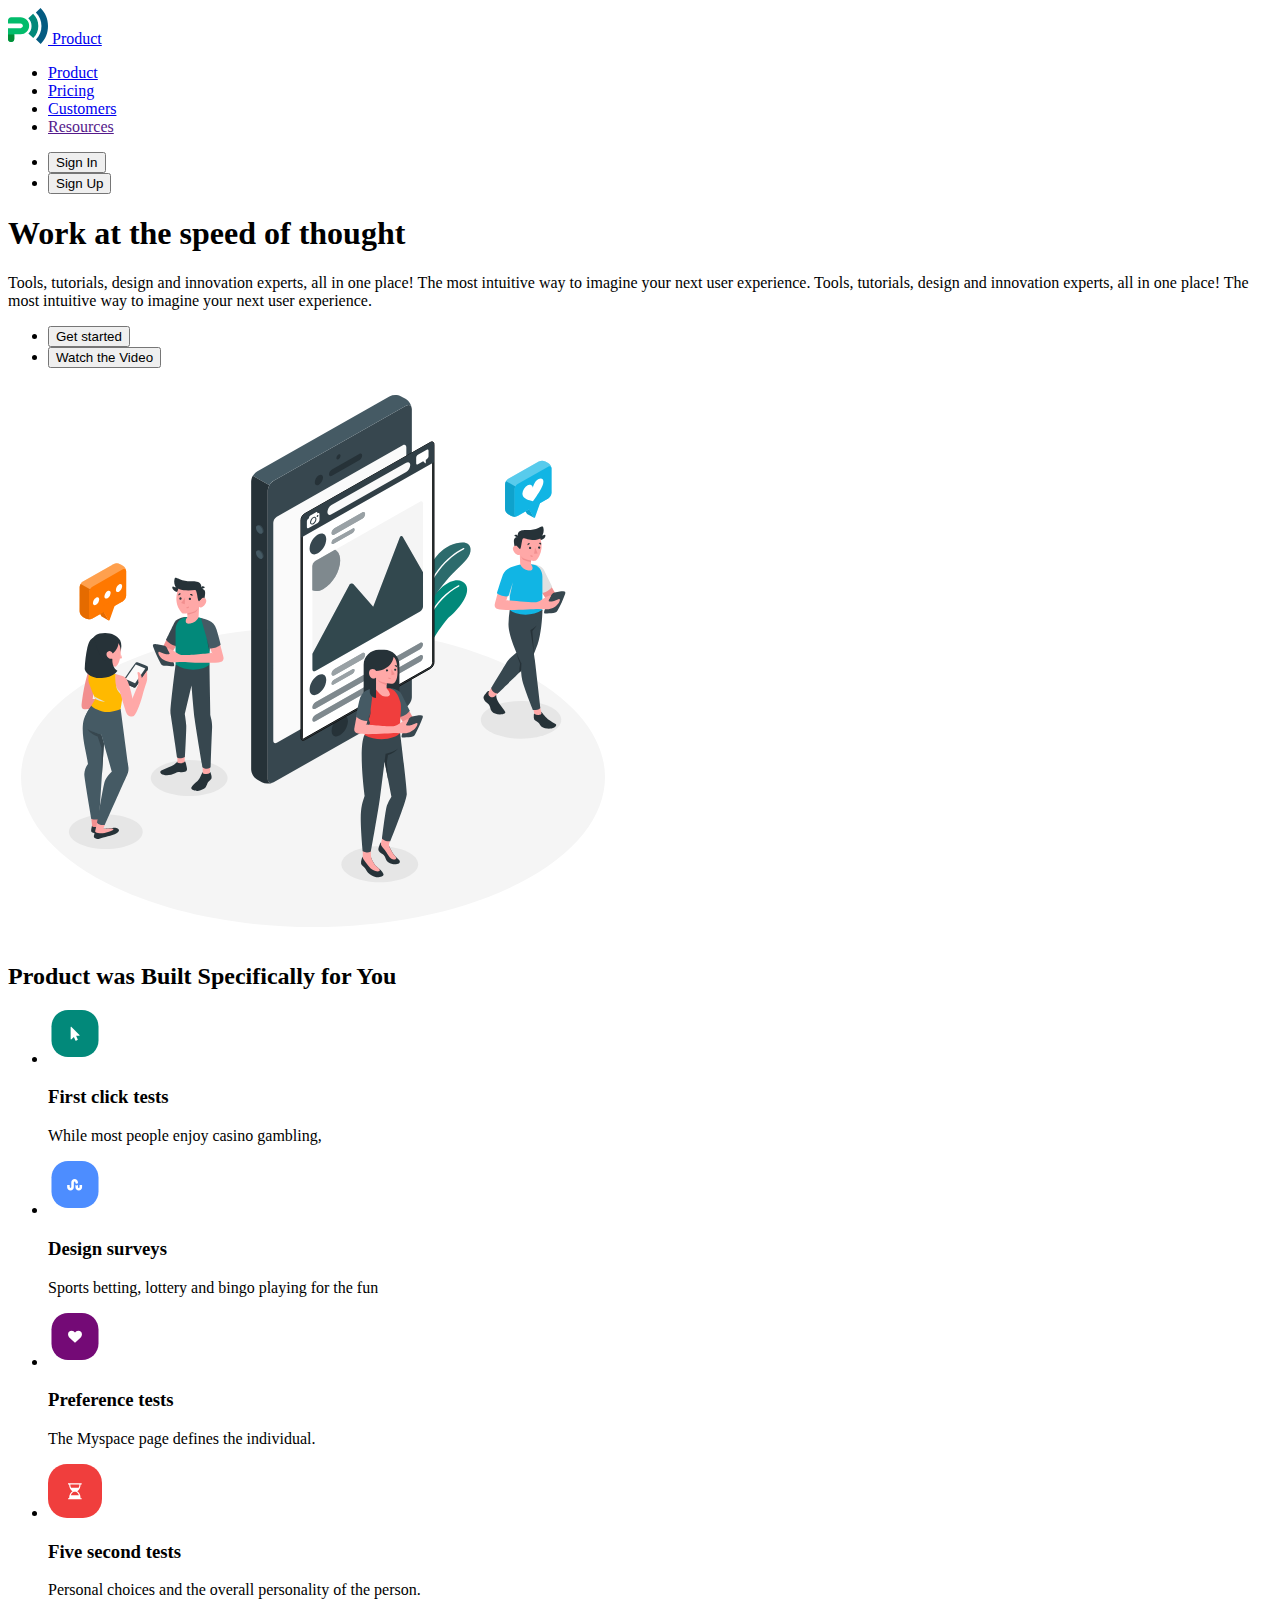
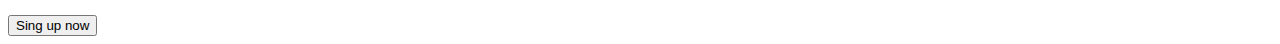
==== index.html @ bb323f55 "add markup" ====
<!DOCTYPE html>
<html lang="en">
  <head>
    <meta charset="UTF-8" />
    <meta name="viewport" content="width=device-width, initial-scale=1.0" />
    <title>Business promotion</title>
  </head>
  <body>
    <header>
      <a href="./index.html">
        <img src="./images/logo.svg" alt="logo" width="40" height="36" />
        Product
      </a>

      <nav>
        <ul>
          <li><a href="./index.html">Product</a></li>
          <li><a href="./pricing.html">Pricing</a></li>
          <li><a href="./customers.html">Customers</a></li>
          <li><a href="">Resources</a></li>
        </ul>
      </nav>

      <ul>
        <li><button type="button">Sign In</button></li>
        <li><button type="button">Sign Up</button></li>
      </ul>
    </header>

    <main>
      <section>
        <h1>Work at the speed of thought</h1>
        <p>
          Tools, tutorials, design and innovation experts, all in one place! The
          most intuitive way to imagine your next user experience. Tools,
          tutorials, design and innovation experts, all in one place! The most
          intuitive way to imagine your next user experience.
        </p>
        <ul>
          <li><button type="button">Get started</button></li>
          <li><button type="button">Watch the Video</button></li>
        </ul>
        <img
          src="./images/hero-img.svg"
          alt="hero-img"
          width="610"
          height="555"
        />
      </section>

      <section>
        <h2>Product was Built Specifically for You</h2>
        <ul>
          <li>
            <img
              src="./images/icon-1.svg"
              alt="icon-1"
              width="54"
              height="54"
            />
            <h3>First click tests</h3>
            <p>While most people enjoy casino gambling,</p>
          </li>
          <li>
            <img
              src="./images/icon-2.svg"
              alt="icon-2"
              width="54"
              height="54"
            />
            <h3>Design surveys</h3>
            <p>Sports betting, lottery and bingo playing for the fun</p>
          </li>
          <li>
            <img
              src="./images/icon-3.svg"
              alt="icon-3"
              width="54"
              height="54"
            />
            <h3>Preference tests</h3>
            <p>The Myspace page defines the individual.</p>
          </li>
          <li>
            <img
              src="./images/icon-4.svg"
              alt="icon-4"
              width="54"
              height="54"
            />
            <h3>Five second tests</h3>
            <p>Personal choices and the overall personality of the person.</p>
          </li>
        </ul>
        <button type="" button>Sing up now</button>
      </section>
    </main>
    <footer></footer>
  </body>
</html>
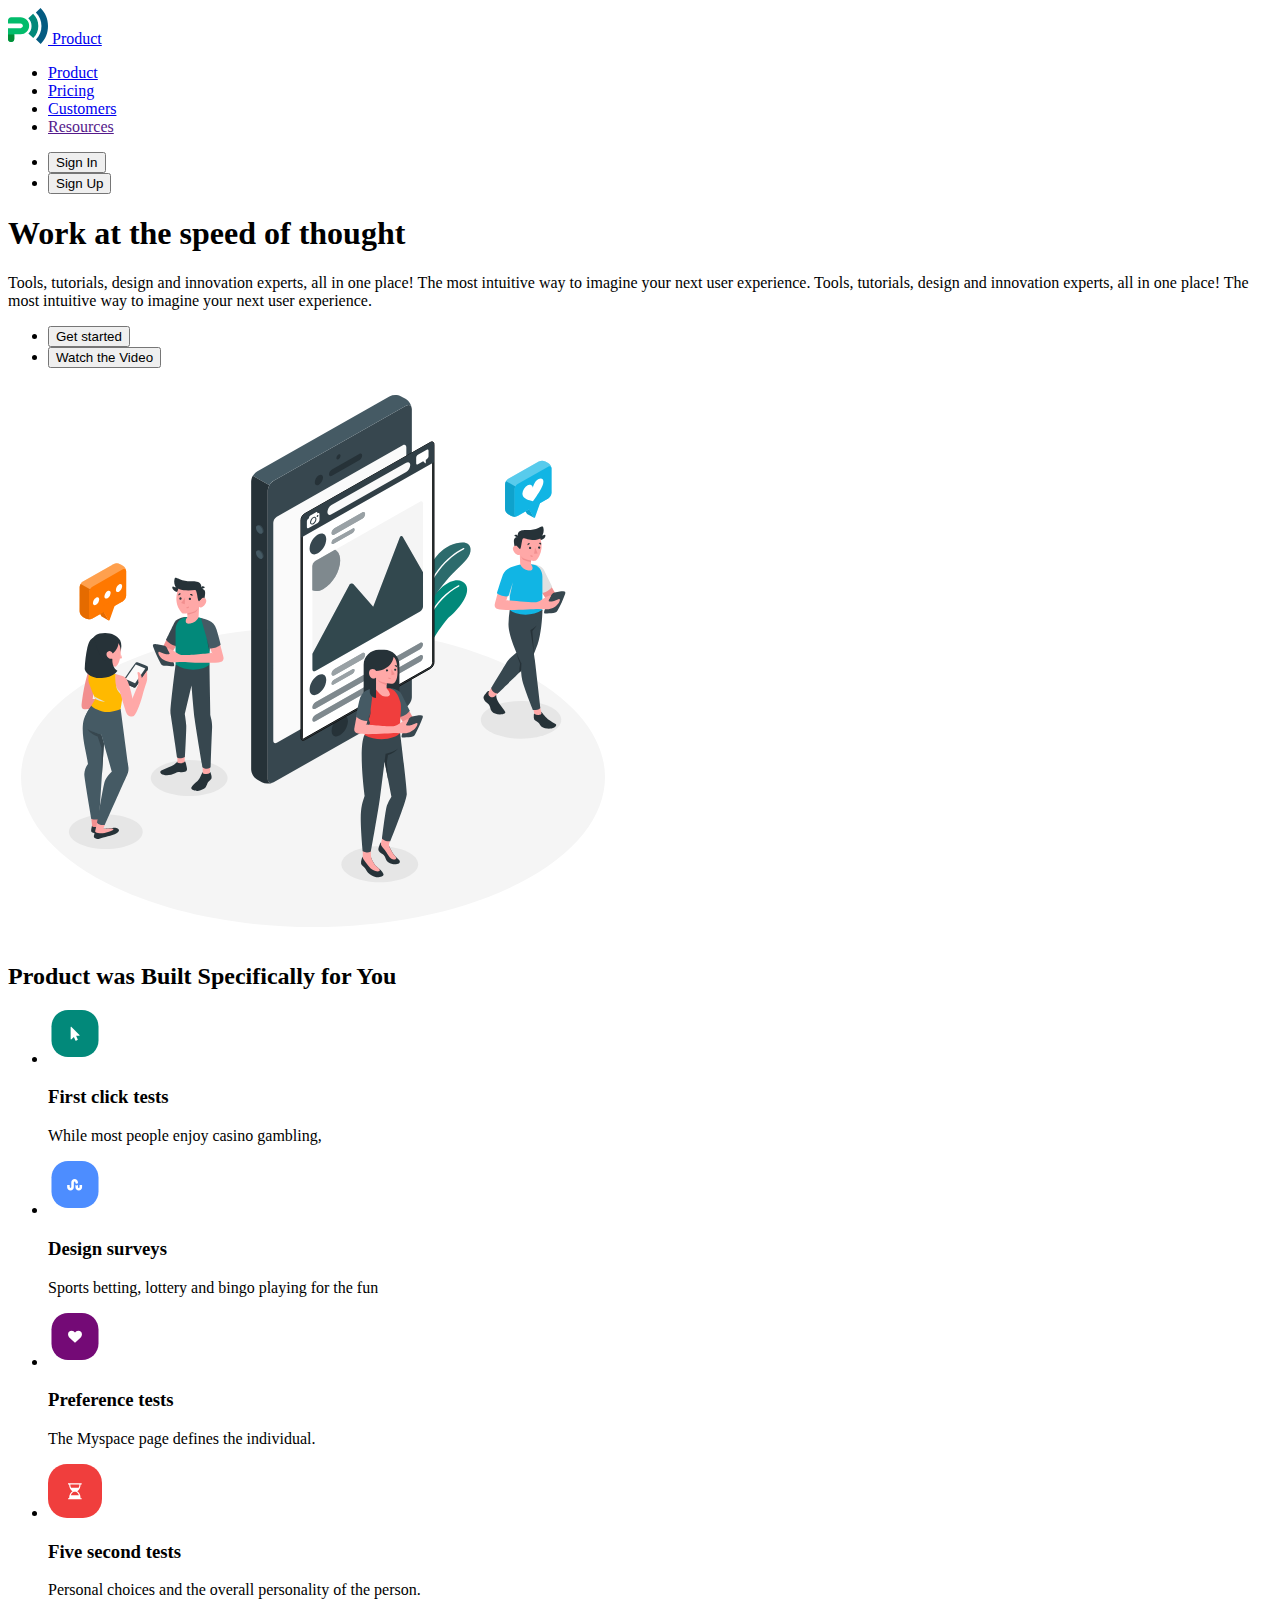
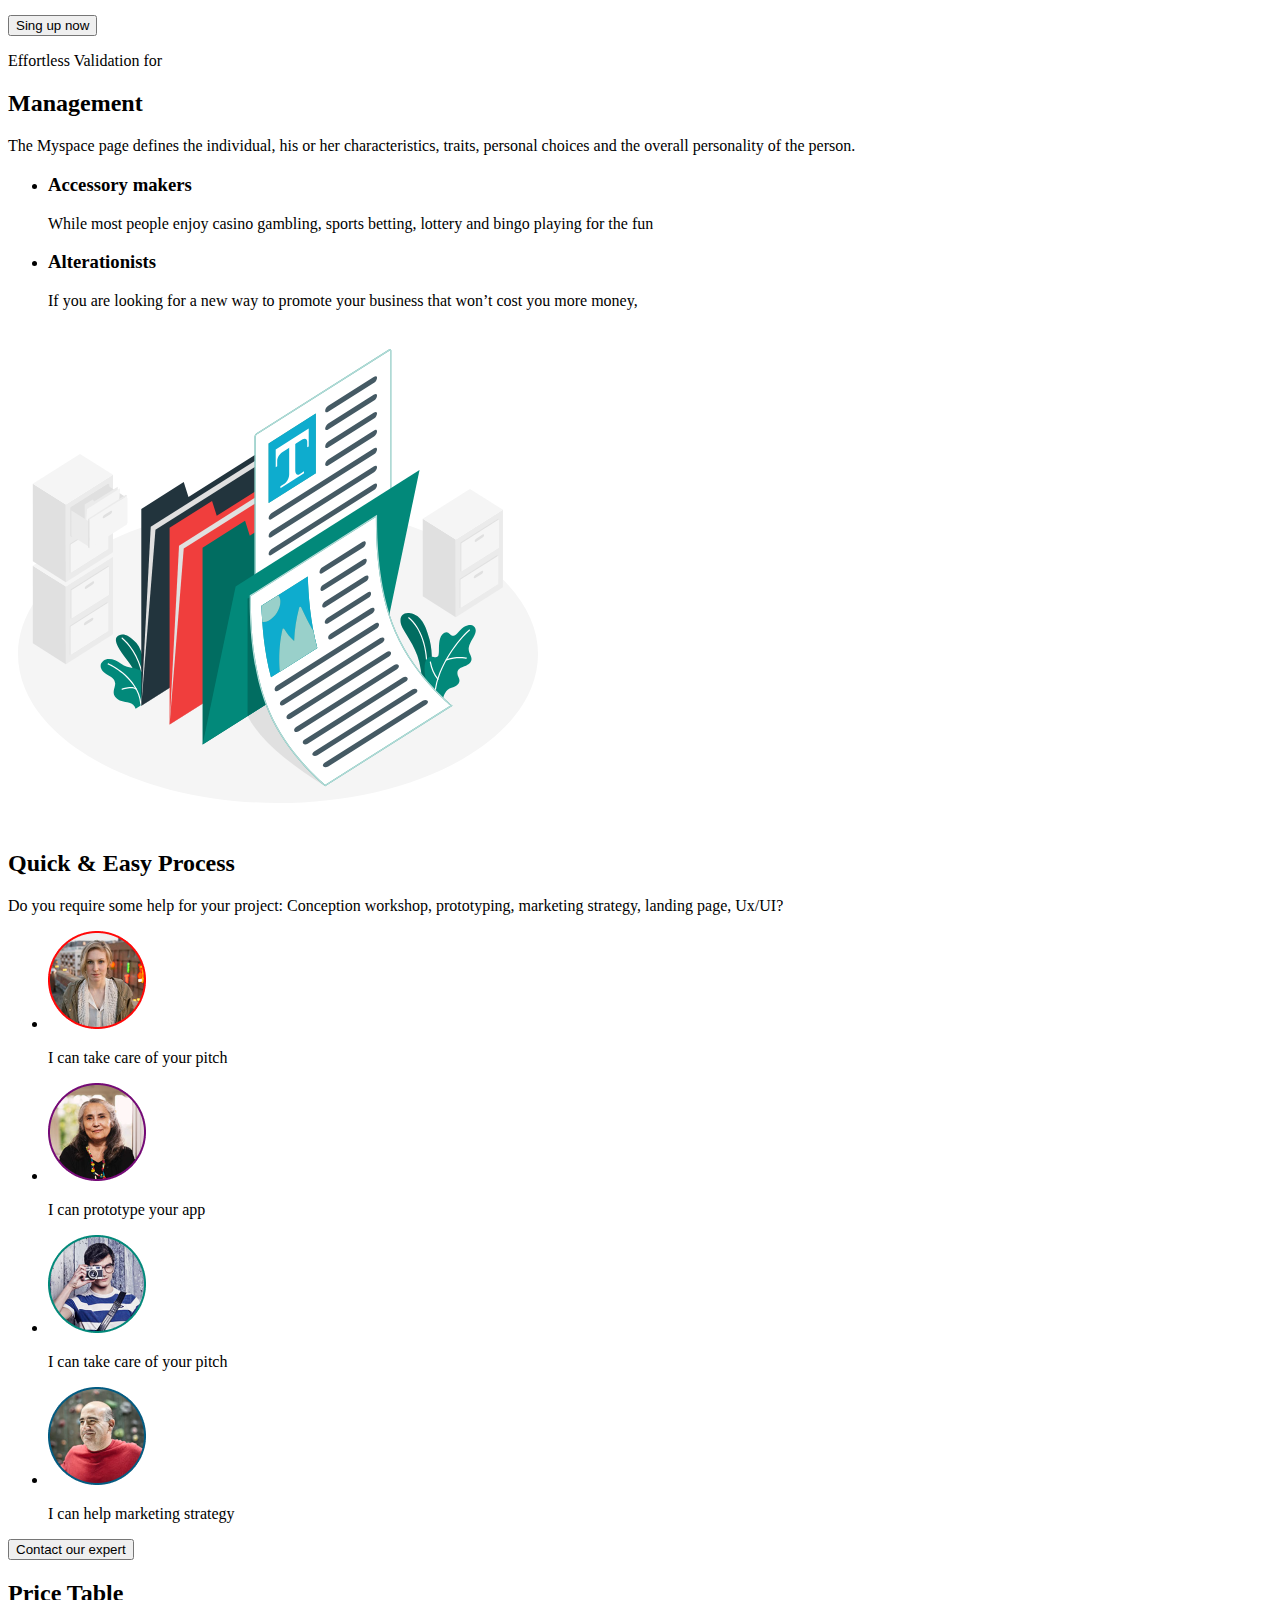
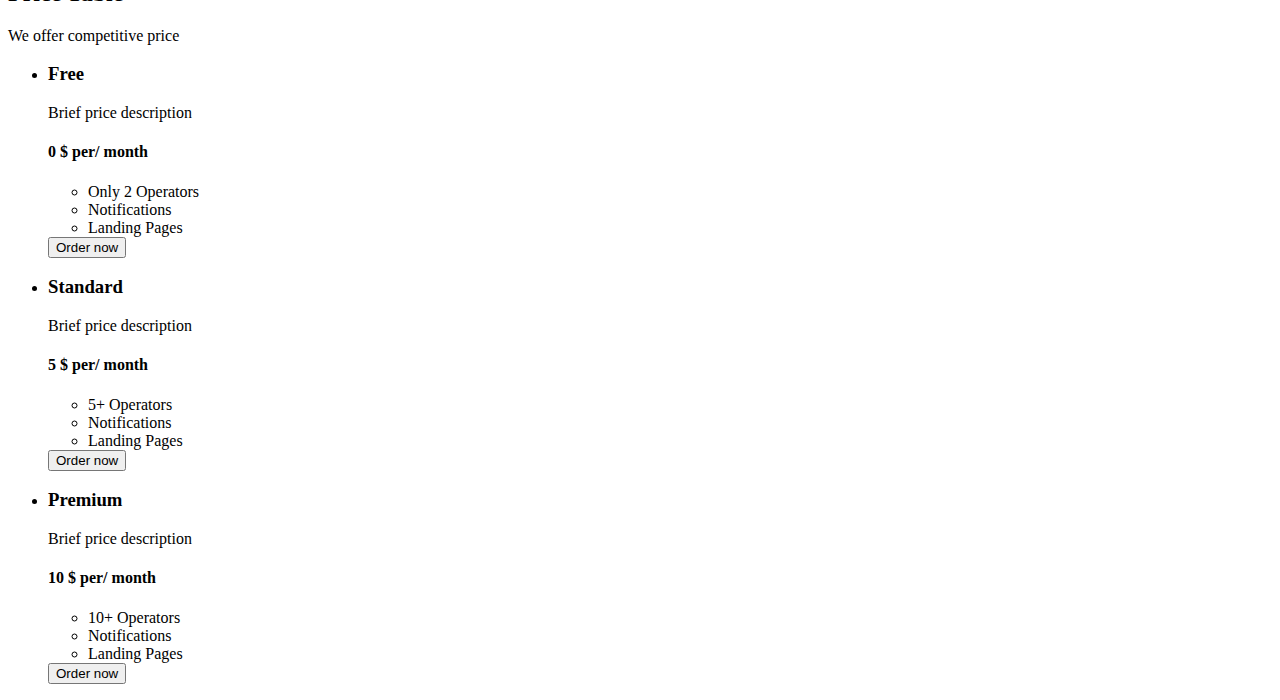
==== commit 5aba1657: "fix infex.html" ====
--- a/index.html
+++ b/index.html
@@ -94,6 +94,124 @@
         </ul>
         <button type="" button>Sing up now</button>
       </section>
+
+      <section>
+        <p>Effortless Validation for</p>
+        <h2>Management</h2>
+        <p>
+          The Myspace page defines the individual, his or her characteristics,
+          traits, personal choices and the overall personality of the person.
+        </p>
+        <ul>
+          <li>
+            <h3>Accessory makers</h3>
+            <p>
+              While most people enjoy casino gambling, sports betting, lottery
+              and bingo playing for the fun
+            </p>
+          </li>
+          <li>
+            <h3>Alterationists</h3>
+            <p>
+              If you are looking for a new way to promote your business that
+              won’t cost you more money,
+            </p>
+          </li>
+        </ul>
+        <img
+          src="./images/management-img.svg"
+          alt="management-img"
+          width="540"
+          height="500"
+        />
+      </section>
+
+      <section>
+        <h2>Quick & Easy Process</h2>
+        <p>
+          Do you require some help for your project: Conception workshop,
+          prototyping, marketing strategy, landing page, Ux/UI?
+        </p>
+        <ul>
+          <li>
+            <img
+              src="./images/avatars/avatar1.png"
+              alt="avatar1"
+              width="98"
+              height="98"
+            />
+            <p>I can take care of your pitch</p>
+          </li>
+          <li>
+            <img
+              src="./images/avatars/avatar2.png"
+              alt="avatar2"
+              width="98"
+              height="98"
+            />
+            <p>I can prototype your app</p>
+          </li>
+          <li>
+            <img
+              src="./images/avatars/avatar3.png"
+              alt="avatar3"
+              width="98"
+              height="98"
+            />
+            <p>I can take care of your pitch</p>
+          </li>
+          <li>
+            <img
+              src="./images/avatars/avatar4.png"
+              alt="avatar4"
+              width="98"
+              height="98"
+            />
+            <p>I can help marketing strategy</p>
+          </li>
+        </ul>
+        <button type="button">Contact our expert</button>
+      </section>
+
+      <section>
+        <h2>Price Table</h2>
+        <p>We offer competitive price</p>
+        <ul>
+          <li>
+            <h3>Free</h3>
+            <p>Brief price description</p>
+            <h4>0 $ per/ month</h4>
+            <ul>
+              <li>Only 2 Operators</li>
+              <li>Notifications</li>
+              <li>Landing Pages</li>
+            </ul>
+            <button type="button">Order now</button>
+          </li>
+          <li>
+            <h3>Standard</h3>
+            <p>Brief price description</p>
+            <h4>5 $ per/ month</h4>
+            <ul>
+              <li>5+ Operators</li>
+              <li>Notifications</li>
+              <li>Landing Pages</li>
+            </ul>
+            <button type="button">Order now</button>
+          </li>
+          <li>
+            <h3>Premium</h3>
+            <p>Brief price description</p>
+            <h4>10 $ per/ month</h4>
+            <ul>
+              <li>10+ Operators</li>
+              <li>Notifications</li>
+              <li>Landing Pages</li>
+            </ul>
+            <button type="button">Order now</button>
+          </li>
+        </ul>
+      </section>
     </main>
     <footer></footer>
   </body>
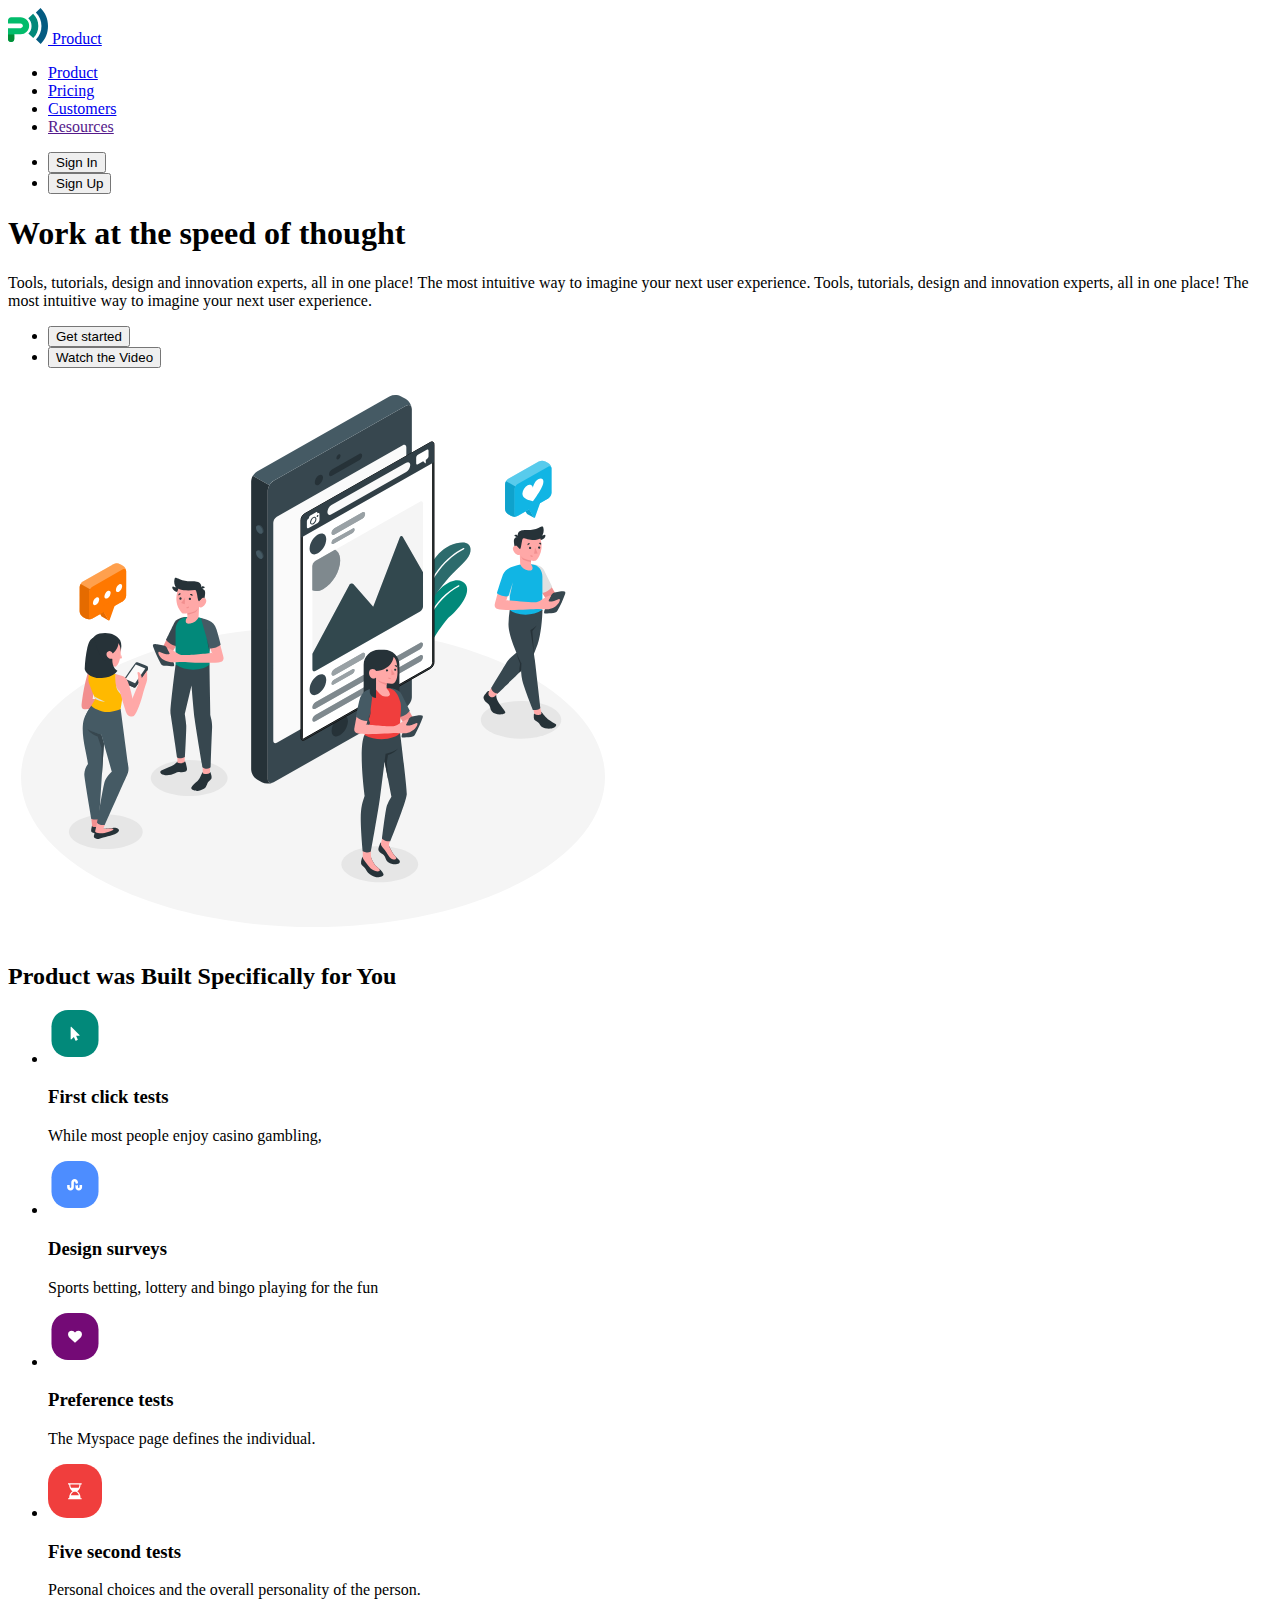
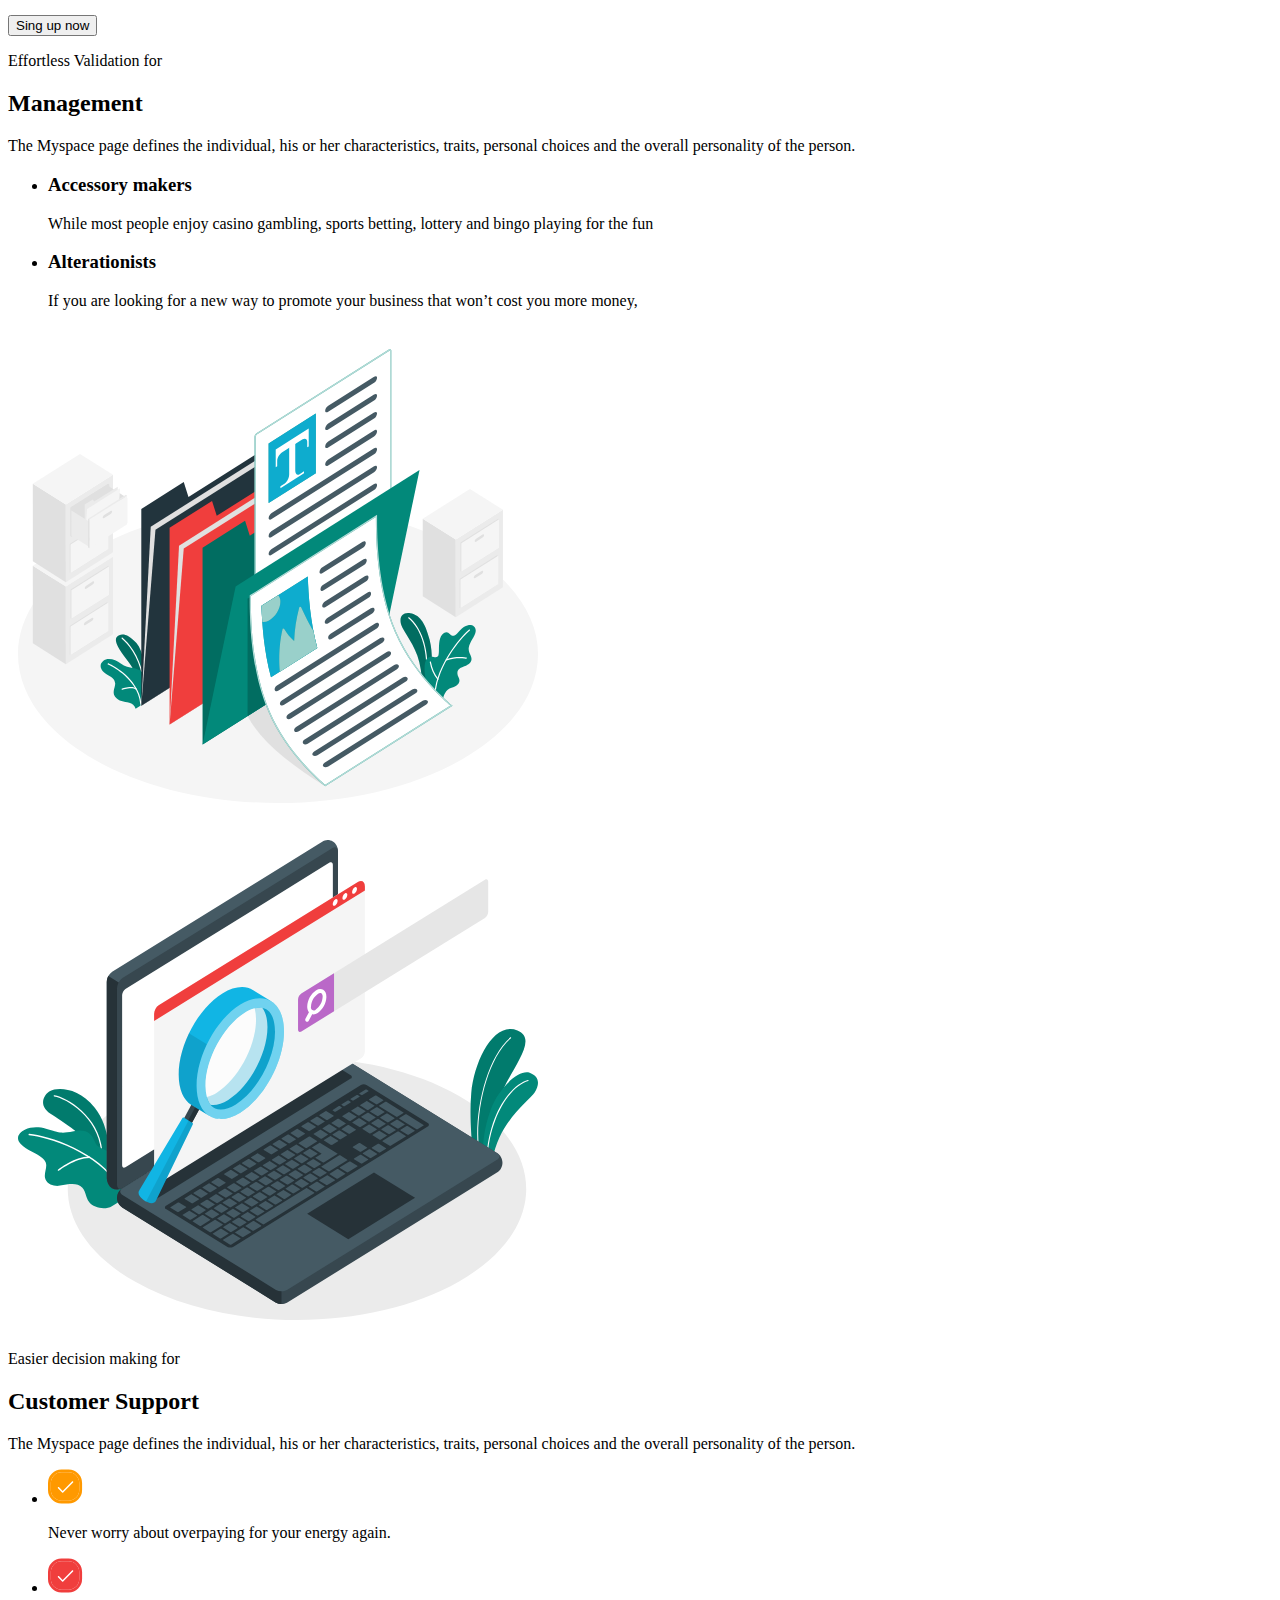
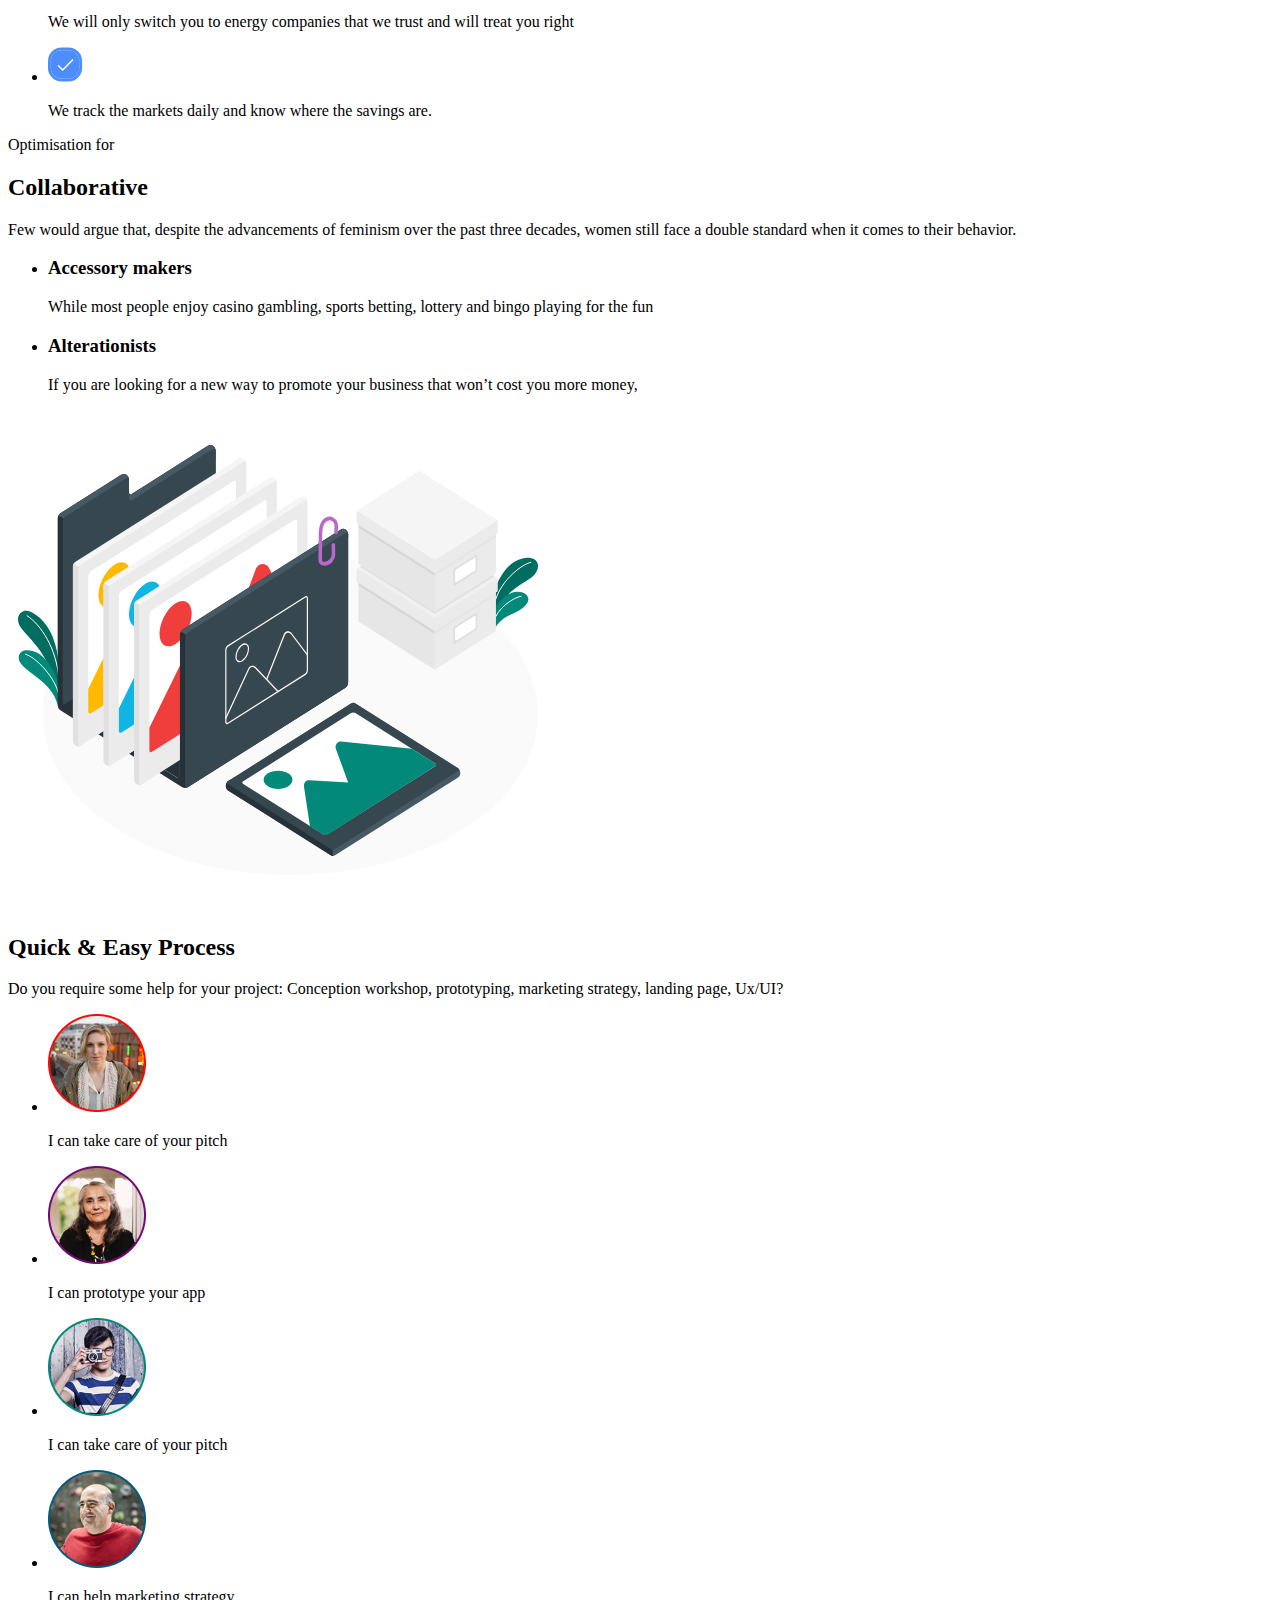
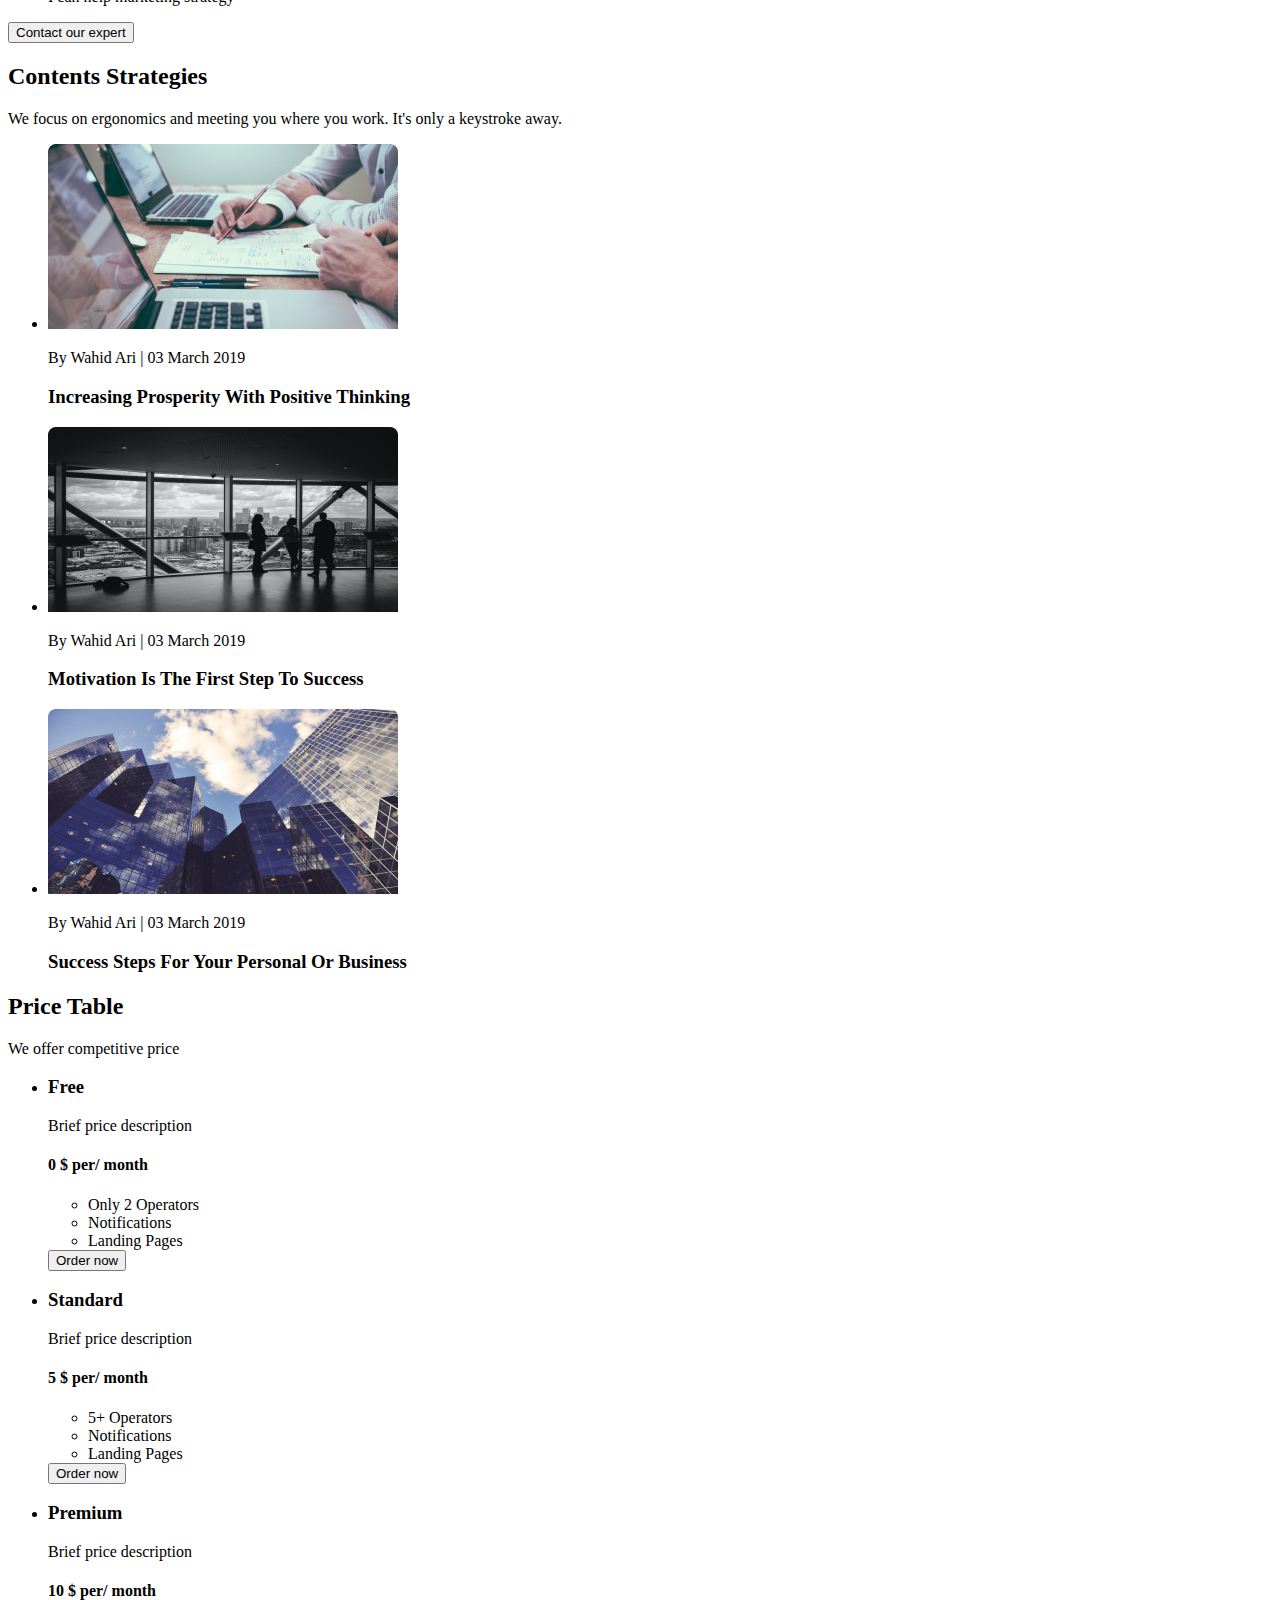
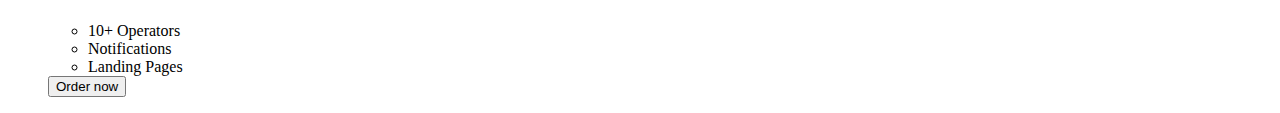
==== commit 3cd8ba7d: "fix index file" ====
--- a/index.html
+++ b/index.html
@@ -6,6 +6,7 @@
     <title>Business promotion</title>
   </head>
   <body>
+    <!-- Header-->
     <header>
       <a href="./index.html">
         <img src="./images/logo.svg" alt="logo" width="40" height="36" />
@@ -26,8 +27,9 @@
         <li><button type="button">Sign Up</button></li>
       </ul>
     </header>
-
+    <!-- end Header -->
     <main>
+      <!-- hero section -->
       <section>
         <h1>Work at the speed of thought</h1>
         <p>
@@ -47,7 +49,8 @@
           height="555"
         />
       </section>
-
+      <!-- end hero section -->
+      <!-- our products -->
       <section>
         <h2>Product was Built Specifically for You</h2>
         <ul>
@@ -94,7 +97,8 @@
         </ul>
         <button type="" button>Sing up now</button>
       </section>
-
+      <!--end our products -->
+      <!-- section managment -->
       <section>
         <p>Effortless Validation for</p>
         <h2>Management</h2>
@@ -125,7 +129,89 @@
           height="500"
         />
       </section>
-
+      <!--end section managment -->
+      <!-- section customer suport -->
+      <section>
+        <img
+          src="./images/support-img.svg"
+          alt="support-img"
+          width="540"
+          height="500"
+        />
+        <p>Easier decision making for</p>
+        <h2>Customer Support</h2>
+        <p>
+          The Myspace page defines the individual, his or her characteristics,
+          traits, personal choices and the overall personality of the person.
+        </p>
+        <ul>
+          <li>
+            <img
+              src="./images/customer-icon/icon1.svg"
+              alt="icon1"
+              width="35"
+              height="35"
+            />
+            <p>Never worry about overpaying for your energy again.</p>
+          </li>
+          <li>
+            <img
+              src="./images/customer-icon/icon2.svg"
+              alt="icon2"
+              width="35"
+              height="35"
+            />
+            <p>
+              We will only switch you to energy companies that we trust and will
+              treat you right
+            </p>
+          </li>
+          <li>
+            <img
+              src="./images/customer-icon/icon3.svg"
+              alt="icon3"
+              width="35"
+              height="35"
+            />
+            <p>We track the markets daily and know where the savings are.</p>
+          </li>
+        </ul>
+      </section>
+      <!--end section customer suport -->
+      <!-- section collaborative -->
+      <section>
+        <p>Optimisation for</p>
+        <h2>Collaborative</h2>
+        <p>
+          Few would argue that, despite the advancements of feminism over the
+          past three decades, women still face a double standard when it comes
+          to their behavior.
+        </p>
+        <ul>
+          <li>
+            <h3>Accessory makers</h3>
+            <p>
+              While most people enjoy casino gambling, sports betting, lottery
+              and bingo playing for the fun
+            </p>
+          </li>
+          <li>
+            <h3>Alterationists</h3>
+            <p>
+              If you are looking for a new way to promote your business that
+              won’t cost you more money,
+            </p>
+          </li>
+        </ul>
+        <img
+          src="./images/collaboration-img.svg"
+          alt="collaboration-img"
+          width="540"
+          height="500"
+        />
+      </section>
+      <!-- end section collaborative -->
+      <!-- section our experts -->
       <section>
         <h2>Quick & Easy Process</h2>
         <p>
@@ -172,7 +258,49 @@
         </ul>
         <button type="button">Contact our expert</button>
       </section>
-
+      <!--end section our experts -->
+      <!-- section strategies -->
+      <section>
+        <h2>Contents Strategies</h2>
+        <p>
+          We focus on ergonomics and meeting you where you work. It's only a
+          keystroke away.
+        </p>
+        <ul>
+          <li>
+            <img
+              src="./images/contents-strategies/strategies1.png"
+              alt="strategies1"
+              width="350"
+              height="185"
+            />
+            <p>By Wahid Ari | 03 March 2019</p>
+            <h3>Increasing Prosperity With Positive Thinking</h3>
+          </li>
+          <li>
+            <img
+              src="./images/contents-strategies/strategies2.png"
+              alt="strategies2"
+              width="350"
+              height="185"
+            />
+            <p>By Wahid Ari | 03 March 2019</p>
+            <h3>Motivation Is The First Step To Success</h3>
+          </li>
+          <li>
+            <img
+              src="./images/contents-strategies/strategies3.png"
+              alt="strategies3"
+              width="350"
+              height="185"
+            />
+            <p>By Wahid Ari | 03 March 2019</p>
+            <h3>Success Steps For Your Personal Or Business</h3>
+          </li>
+        </ul>
+      </section>
+      <!--end section strategies -->
+      <!-- section prices -->
       <section>
         <h2>Price Table</h2>
         <p>We offer competitive price</p>
@@ -212,6 +340,7 @@
           </li>
         </ul>
       </section>
+      <!--end section prices -->
     </main>
     <footer></footer>
   </body>
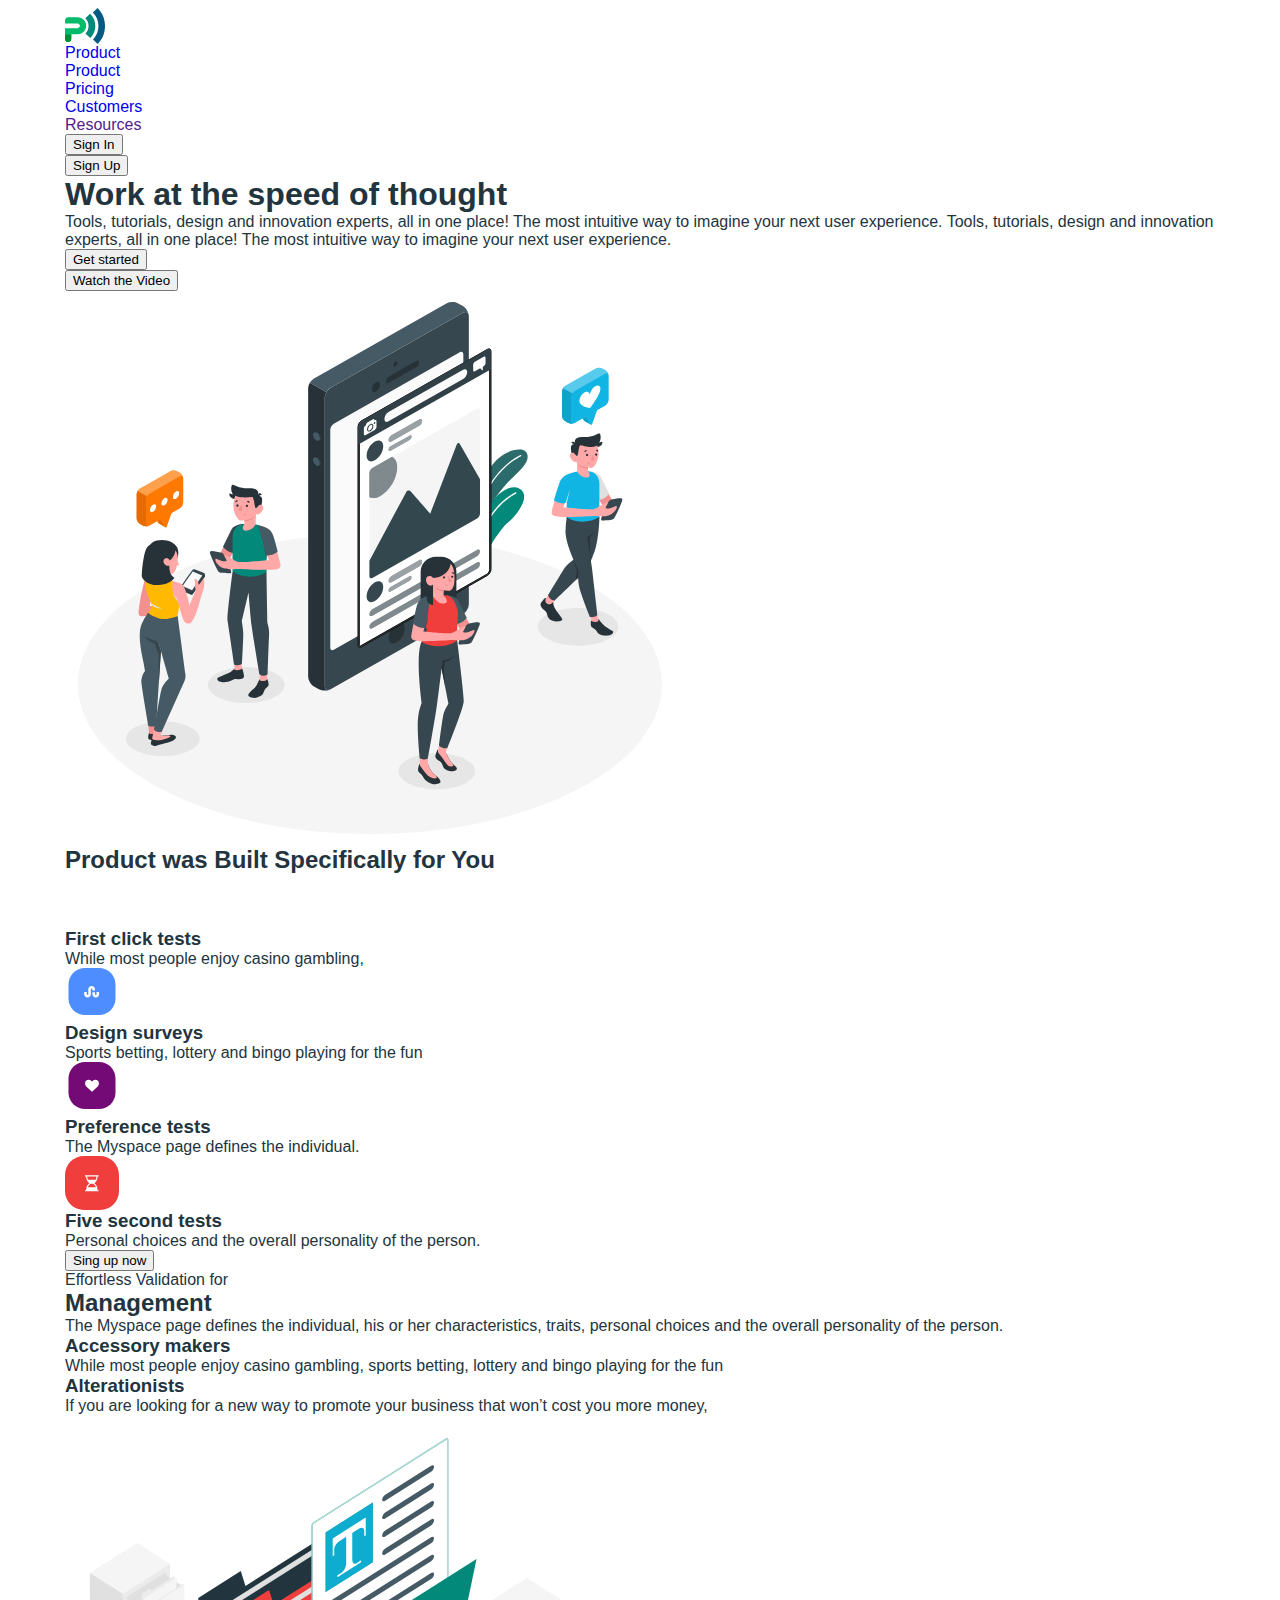
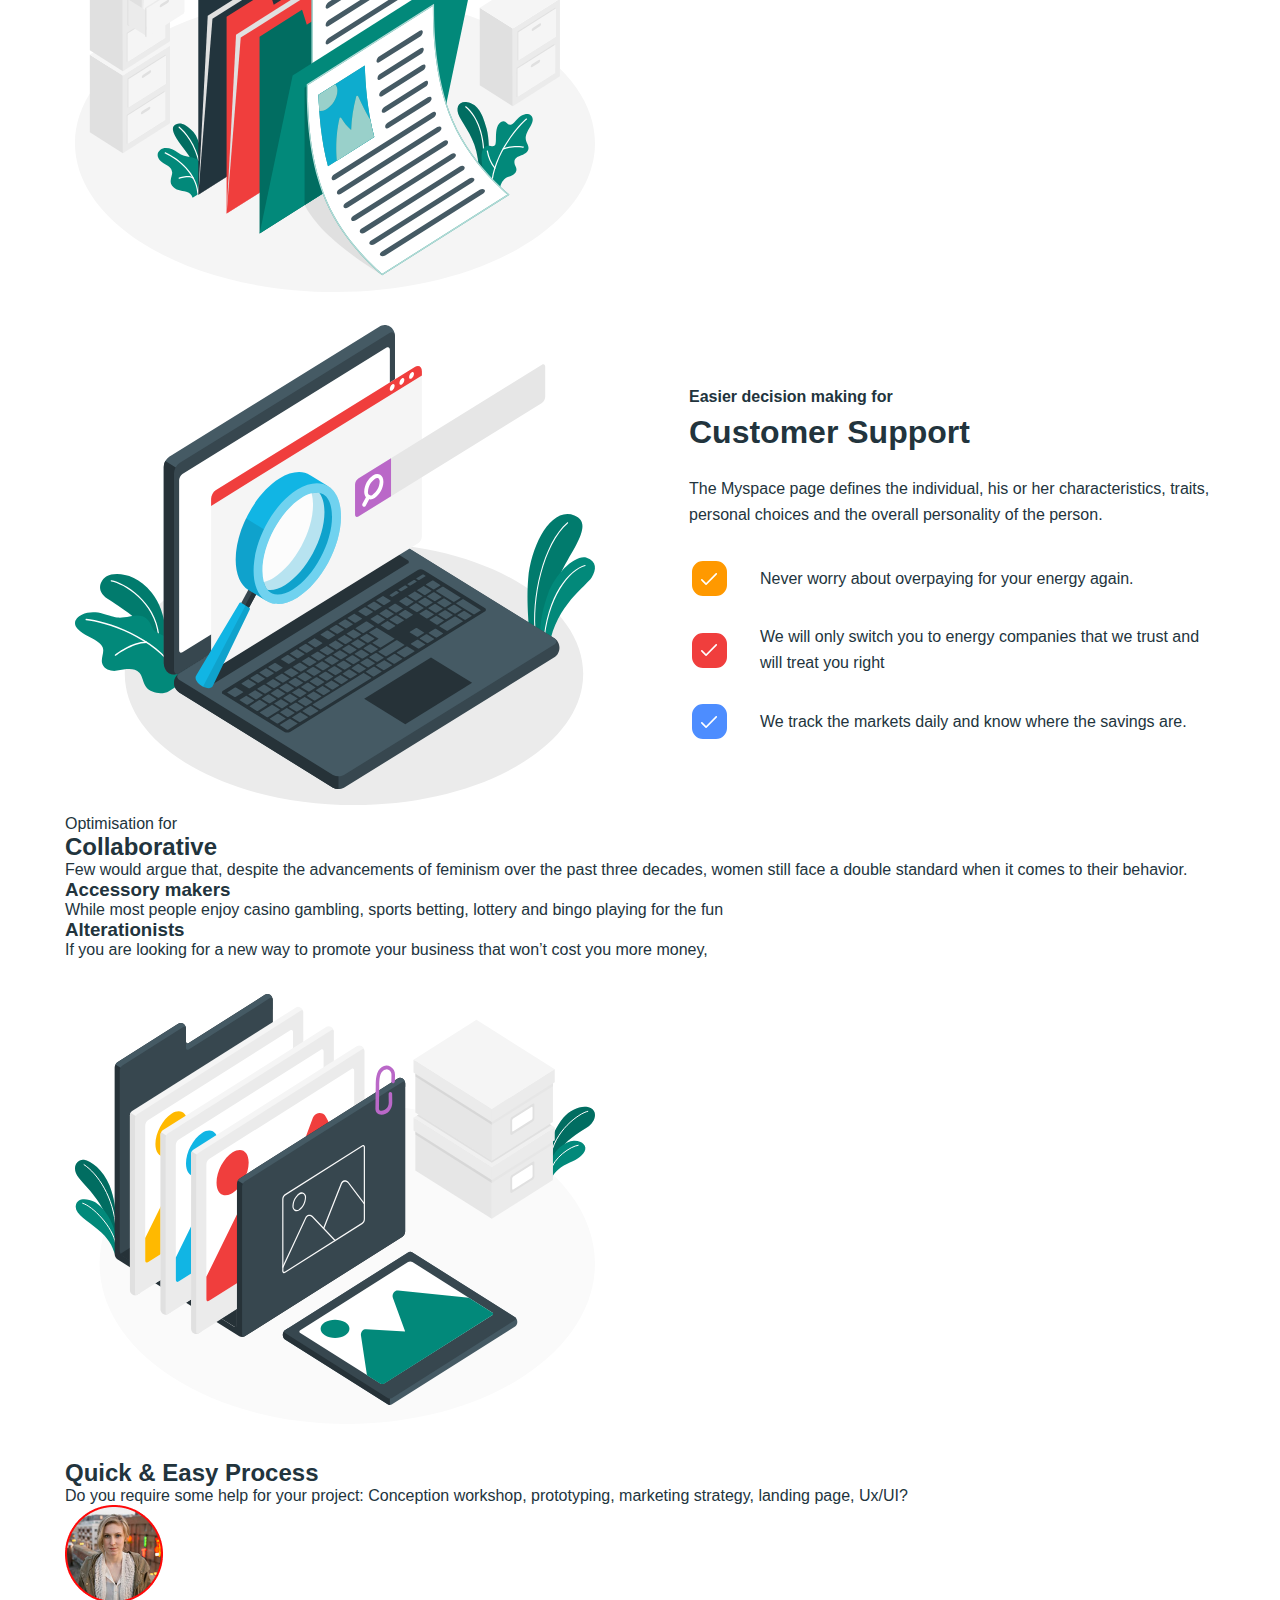
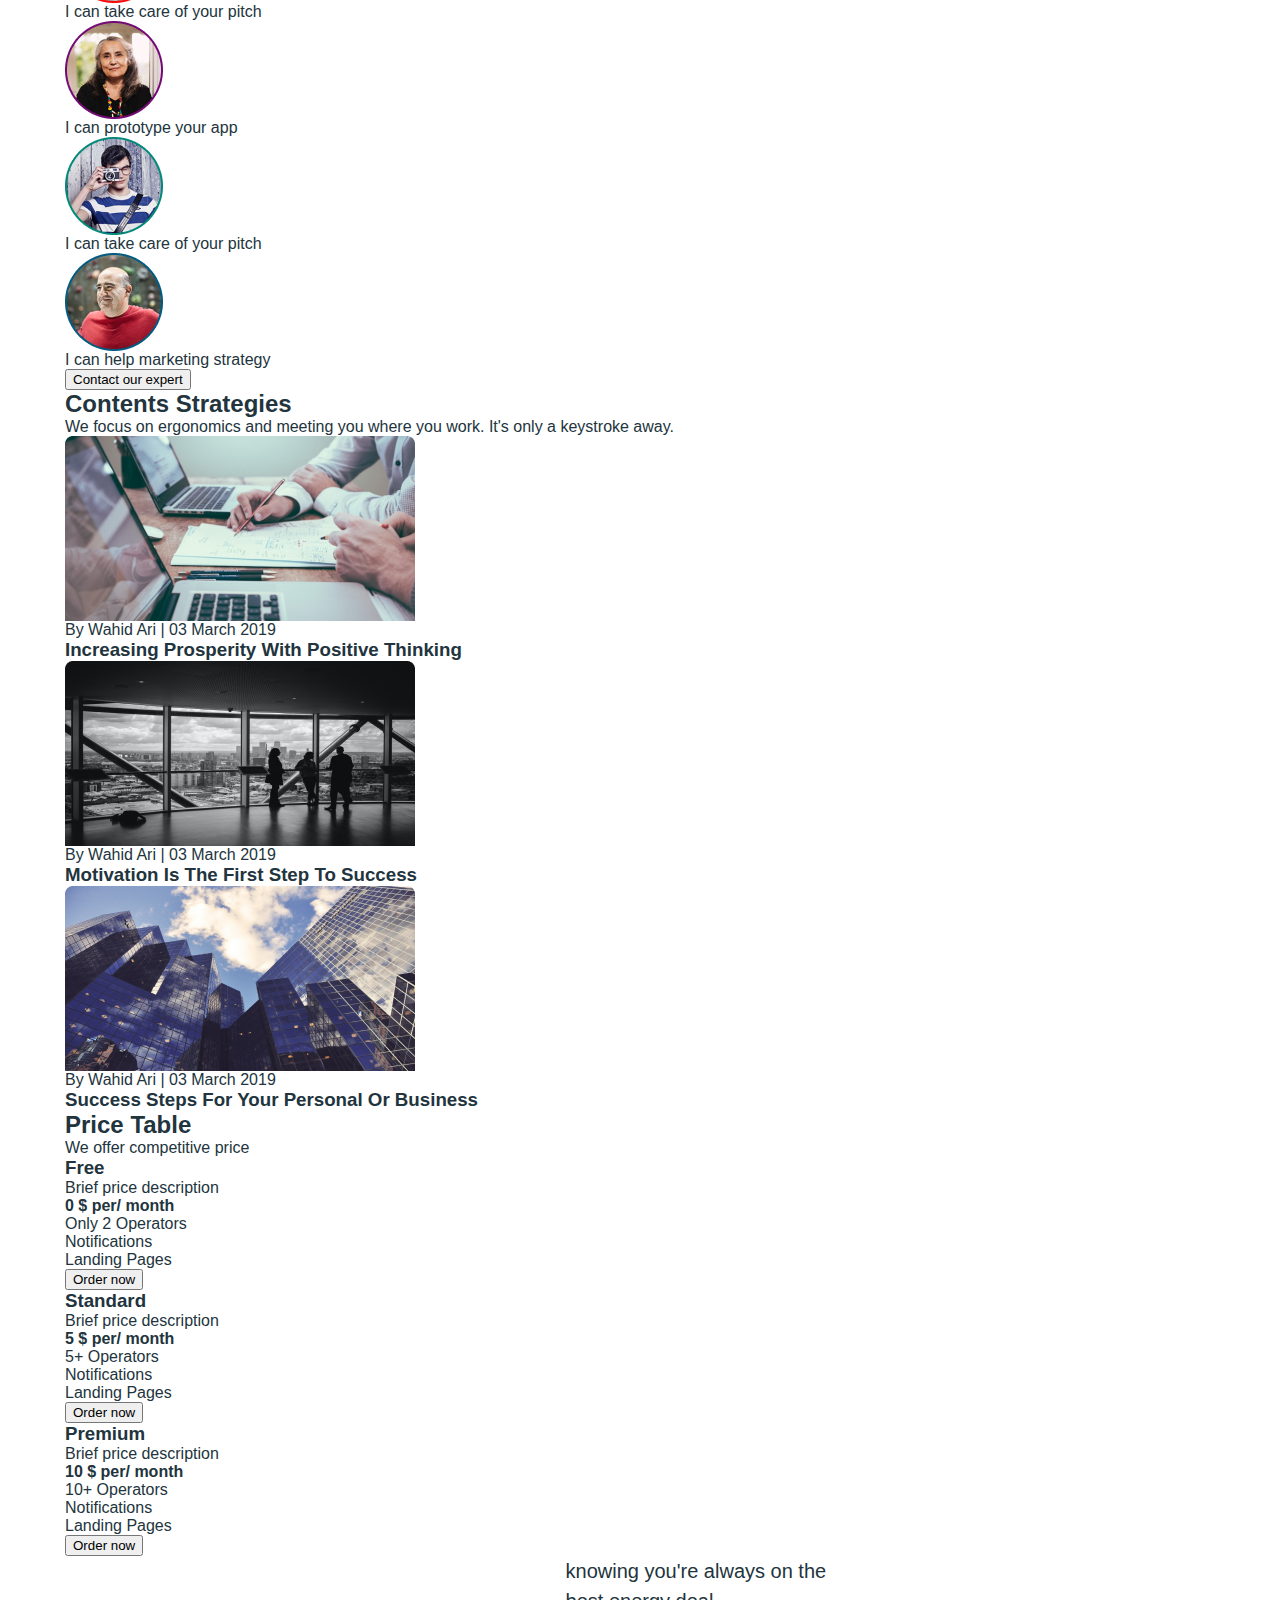
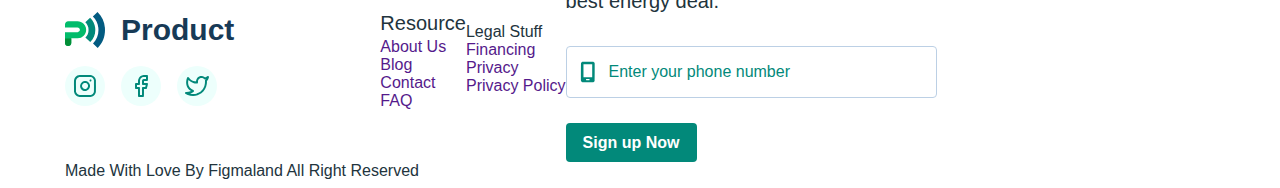
==== commit 73909943: "add to css and html files" ====
--- a/index.html
+++ b/index.html
@@ -3,345 +3,441 @@
   <head>
     <meta charset="UTF-8" />
     <meta name="viewport" content="width=device-width, initial-scale=1.0" />
+    <link rel="stylesheet" href="./css/styles.css" />
     <title>Business promotion</title>
   </head>
   <body>
     <!-- Header-->
     <header>
-      <a href="./index.html">
-        <img src="./images/logo.svg" alt="logo" width="40" height="36" />
-        Product
-      </a>
+      <div class="container">
+        <a href="./index.html">
+          <img src="./images/logo.svg" alt="logo" width="40" height="36" />
+          Product
+        </a>
 
-      <nav>
+        <nav>
+          <ul>
+            <li><a href="./index.html">Product</a></li>
+            <li><a href="./pricing.html">Pricing</a></li>
+            <li><a href="./customers.html">Customers</a></li>
+            <li><a href="">Resources</a></li>
+          </ul>
+        </nav>
+
         <ul>
-          <li><a href="./index.html">Product</a></li>
-          <li><a href="./pricing.html">Pricing</a></li>
-          <li><a href="./customers.html">Customers</a></li>
-          <li><a href="">Resources</a></li>
+          <li><button type="button">Sign In</button></li>
+          <li><button type="button">Sign Up</button></li>
         </ul>
-      </nav>
-
-      <ul>
-        <li><button type="button">Sign In</button></li>
-        <li><button type="button">Sign Up</button></li>
-      </ul>
+      </div>
     </header>
     <!-- end Header -->
     <main>
       <!-- hero section -->
       <section>
-        <h1>Work at the speed of thought</h1>
-        <p>
-          Tools, tutorials, design and innovation experts, all in one place! The
-          most intuitive way to imagine your next user experience. Tools,
-          tutorials, design and innovation experts, all in one place! The most
-          intuitive way to imagine your next user experience.
-        </p>
-        <ul>
-          <li><button type="button">Get started</button></li>
-          <li><button type="button">Watch the Video</button></li>
-        </ul>
-        <img
-          src="./images/hero-img.svg"
-          alt="hero-img"
-          width="610"
-          height="555"
-        />
+        <div class="container">
+          <h1>Work at the speed of thought</h1>
+          <p>
+            Tools, tutorials, design and innovation experts, all in one place!
+            The most intuitive way to imagine your next user experience. Tools,
+            tutorials, design and innovation experts, all in one place! The most
+            intuitive way to imagine your next user experience.
+          </p>
+          <ul>
+            <li><button type="button">Get started</button></li>
+            <li><button type="button">Watch the Video</button></li>
+          </ul>
+          <img
+            src="./images/hero-img.svg"
+            alt="hero-img"
+            width="610"
+            height="555"
+          />
+        </div>
       </section>
       <!-- end hero section -->
       <!-- our products -->
       <section>
-        <h2>Product was Built Specifically for You</h2>
-        <ul>
-          <li>
-            <img
-              src="./images/icon-1.svg"
-              alt="icon-1"
-              width="54"
-              height="54"
-            />
-            <h3>First click tests</h3>
-            <p>While most people enjoy casino gambling,</p>
-          </li>
-          <li>
-            <img
-              src="./images/icon-2.svg"
-              alt="icon-2"
-              width="54"
-              height="54"
-            />
-            <h3>Design surveys</h3>
-            <p>Sports betting, lottery and bingo playing for the fun</p>
-          </li>
-          <li>
-            <img
-              src="./images/icon-3.svg"
-              alt="icon-3"
-              width="54"
-              height="54"
-            />
-            <h3>Preference tests</h3>
-            <p>The Myspace page defines the individual.</p>
-          </li>
-          <li>
-            <img
-              src="./images/icon-4.svg"
-              alt="icon-4"
-              width="54"
-              height="54"
-            />
-            <h3>Five second tests</h3>
-            <p>Personal choices and the overall personality of the person.</p>
-          </li>
-        </ul>
-        <button type="" button>Sing up now</button>
+        <div class="container">
+          <h2 class="products-title">Product was Built Specifically for You</h2>
+          <ul>
+            <li>
+              <img
+                src="./images/icons.svg#icon-arrow"
+                alt="icon-1"
+                width="54"
+                height="54"
+              />
+              <h3>First click tests</h3>
+              <p>While most people enjoy casino gambling,</p>
+            </li>
+            <li>
+              <img
+                src="./images/icon-2.svg"
+                alt="icon-2"
+                width="54"
+                height="54"
+              />
+              <h3>Design surveys</h3>
+              <p>Sports betting, lottery and bingo playing for the fun</p>
+            </li>
+            <li>
+              <img
+                src="./images/icon-3.svg"
+                alt="icon-3"
+                width="54"
+                height="54"
+              />
+              <h3>Preference tests</h3>
+              <p>The Myspace page defines the individual.</p>
+            </li>
+            <li>
+              <img
+                src="./images/icon-4.svg"
+                alt="icon-4"
+                width="54"
+                height="54"
+              />
+              <h3>Five second tests</h3>
+              <p>Personal choices and the overall personality of the person.</p>
+            </li>
+          </ul>
+          <button type="" button>Sing up now</button>
+        </div>
       </section>
       <!--end our products -->
       <!-- section managment -->
       <section>
-        <p>Effortless Validation for</p>
-        <h2>Management</h2>
-        <p>
-          The Myspace page defines the individual, his or her characteristics,
-          traits, personal choices and the overall personality of the person.
-        </p>
-        <ul>
-          <li>
-            <h3>Accessory makers</h3>
-            <p>
-              While most people enjoy casino gambling, sports betting, lottery
-              and bingo playing for the fun
-            </p>
-          </li>
-          <li>
-            <h3>Alterationists</h3>
-            <p>
-              If you are looking for a new way to promote your business that
-              won’t cost you more money,
-            </p>
-          </li>
-        </ul>
-        <img
-          src="./images/management-img.svg"
-          alt="management-img"
-          width="540"
-          height="500"
-        />
+        <div class="container">
+          <p>Effortless Validation for</p>
+          <h2>Management</h2>
+          <p>
+            The Myspace page defines the individual, his or her characteristics,
+            traits, personal choices and the overall personality of the person.
+          </p>
+          <ul>
+            <li>
+              <h3>Accessory makers</h3>
+              <p>
+                While most people enjoy casino gambling, sports betting, lottery
+                and bingo playing for the fun
+              </p>
+            </li>
+            <li>
+              <h3>Alterationists</h3>
+              <p>
+                If you are looking for a new way to promote your business that
+                won’t cost you more money,
+              </p>
+            </li>
+          </ul>
+          <img
+            src="./images/management-img.svg"
+            alt="management-img"
+            width="540"
+            height="500"
+          />
+        </div>
       </section>
       <!--end section managment -->
       <!-- section customer suport -->
       <section>
-        <img
-          src="./images/support-img.svg"
-          alt="support-img"
-          width="540"
-          height="500"
-        />
-        <p>Easier decision making for</p>
-        <h2>Customer Support</h2>
-        <p>
-          The Myspace page defines the individual, his or her characteristics,
-          traits, personal choices and the overall personality of the person.
-        </p>
-        <ul>
-          <li>
-            <img
-              src="./images/customer-icon/icon1.svg"
-              alt="icon1"
-              width="35"
-              height="35"
-            />
-            <p>Never worry about overpaying for your energy again.</p>
-          </li>
-          <li>
-            <img
-              src="./images/customer-icon/icon2.svg"
-              alt="icon2"
-              width="35"
-              height="35"
-            />
-            <p>
-              We will only switch you to energy companies that we trust and will
-              treat you right
+        <div class="container support-container">
+          <img
+            src="./images/support-img.svg"
+            alt="support-img"
+            width="540"
+            height="500"
+          />
+          <div class="support-content-wrap">
+            <p class="support-subtitle">Easier decision making for</p>
+            <h2 class="support-title">Customer Support</h2>
+            <p class="support-text">
+              The Myspace page defines the individual, his or her
+              characteristics, traits, personal choices and the overall
+              personality of the person.
             </p>
-          </li>
-          <li>
-            <img
-              src="./images/customer-icon/icon3.svg"
-              alt="icon3"
-              width="35"
-              height="35"
-            />
-            <p>We track the markets daily and know where the savings are.</p>
-          </li>
-        </ul>
+            <ul class="support-list">
+              <li class="support-item">
+                <p class="support-list-text">
+                  Never worry about overpaying for your energy again.
+                </p>
+              </li>
+              <li class="support-item">
+                <p class="support-list-text">
+                  We will only switch you to energy companies that we trust and
+                  will treat you right
+                </p>
+              </li>
+              <li class="support-item">
+                <p class="support-list-text">
+                  We track the markets daily and know where the savings are.
+                </p>
+              </li>
+            </ul>
+          </div>
+        </div>
       </section>
       <!--end section customer suport -->
       <!-- section collaborative -->
       <section>
-        <p>Optimisation for</p>
-        <h2>Collaborative</h2>
-        <p>
-          Few would argue that, despite the advancements of feminism over the
-          past three decades, women still face a double standard when it comes
-          to their behavior.
-        </p>
-        <ul>
-          <li>
-            <h3>Accessory makers</h3>
-            <p>
-              While most people enjoy casino gambling, sports betting, lottery
-              and bingo playing for the fun
-            </p>
-          </li>
-          <li>
-            <h3>Alterationists</h3>
-            <p>
-              If you are looking for a new way to promote your business that
-              won’t cost you more money,
-            </p>
-          </li>
-        </ul>
-        <img
-          src="./images/collaboration-img.svg"
-          alt="collaboration-img"
-          width="540"
-          height="500"
-        />
+        <div class="container">
+          <p>Optimisation for</p>
+          <h2>Collaborative</h2>
+          <p>
+            Few would argue that, despite the advancements of feminism over the
+            past three decades, women still face a double standard when it comes
+            to their behavior.
+          </p>
+          <ul>
+            <li>
+              <h3>Accessory makers</h3>
+              <p>
+                While most people enjoy casino gambling, sports betting, lottery
+                and bingo playing for the fun
+              </p>
+            </li>
+            <li>
+              <h3>Alterationists</h3>
+              <p>
+                If you are looking for a new way to promote your business that
+                won’t cost you more money,
+              </p>
+            </li>
+          </ul>
+          <img
+            src="./images/collaboration-img.svg"
+            alt="collaboration-img"
+            width="540"
+            height="500"
+          />
+        </div>
       </section>
       <!-- end section collaborative -->
       <!-- section our experts -->
       <section>
-        <h2>Quick & Easy Process</h2>
-        <p>
-          Do you require some help for your project: Conception workshop,
-          prototyping, marketing strategy, landing page, Ux/UI?
-        </p>
-        <ul>
-          <li>
-            <img
-              src="./images/avatars/avatar1.png"
-              alt="avatar1"
-              width="98"
-              height="98"
-            />
-            <p>I can take care of your pitch</p>
-          </li>
-          <li>
-            <img
-              src="./images/avatars/avatar2.png"
-              alt="avatar2"
-              width="98"
-              height="98"
-            />
-            <p>I can prototype your app</p>
-          </li>
-          <li>
-            <img
-              src="./images/avatars/avatar3.png"
-              alt="avatar3"
-              width="98"
-              height="98"
-            />
-            <p>I can take care of your pitch</p>
-          </li>
-          <li>
-            <img
-              src="./images/avatars/avatar4.png"
-              alt="avatar4"
-              width="98"
-              height="98"
-            />
-            <p>I can help marketing strategy</p>
-          </li>
-        </ul>
-        <button type="button">Contact our expert</button>
+        <div class="container">
+          <h2>Quick & Easy Process</h2>
+          <p>
+            Do you require some help for your project: Conception workshop,
+            prototyping, marketing strategy, landing page, Ux/UI?
+          </p>
+          <ul>
+            <li>
+              <img
+                src="./images/avatars/avatar1.png"
+                alt="avatar1"
+                width="98"
+                height="98"
+              />
+              <p>I can take care of your pitch</p>
+            </li>
+            <li>
+              <img
+                src="./images/avatars/avatar2.png"
+                alt="avatar2"
+                width="98"
+                height="98"
+              />
+              <p>I can prototype your app</p>
+            </li>
+            <li>
+              <img
+                src="./images/avatars/avatar3.png"
+                alt="avatar3"
+                width="98"
+                height="98"
+              />
+              <p>I can take care of your pitch</p>
+            </li>
+            <li>
+              <img
+                src="./images/avatars/avatar4.png"
+                alt="avatar4"
+                width="98"
+                height="98"
+              />
+              <p>I can help marketing strategy</p>
+            </li>
+          </ul>
+          <button type="button">Contact our expert</button>
+        </div>
       </section>
       <!--end section our experts -->
       <!-- section strategies -->
       <section>
-        <h2>Contents Strategies</h2>
-        <p>
-          We focus on ergonomics and meeting you where you work. It's only a
-          keystroke away.
-        </p>
-        <ul>
-          <li>
-            <img
-              src="./images/contents-strategies/strategies1.png"
-              alt="strategies1"
-              width="350"
-              height="185"
-            />
-            <p>By Wahid Ari | 03 March 2019</p>
-            <h3>Increasing Prosperity With Positive Thinking</h3>
-          </li>
-          <li>
-            <img
-              src="./images/contents-strategies/strategies2.png"
-              alt="strategies2"
-              width="350"
-              height="185"
-            />
-            <p>By Wahid Ari | 03 March 2019</p>
-            <h3>Motivation Is The First Step To Success</h3>
-          </li>
-          <li>
-            <img
-              src="./images/contents-strategies/strategies3.png"
-              alt="strategies3"
-              width="350"
-              height="185"
-            />
-            <p>By Wahid Ari | 03 March 2019</p>
-            <h3>Success Steps For Your Personal Or Business</h3>
-          </li>
-        </ul>
+        <div class="container">
+          <h2>Contents Strategies</h2>
+          <p>
+            We focus on ergonomics and meeting you where you work. It's only a
+            keystroke away.
+          </p>
+          <ul>
+            <li>
+              <img
+                src="./images/contents-strategies/strategies1.png"
+                alt="strategies1"
+                width="350"
+                height="185"
+              />
+              <p>By Wahid Ari | 03 March 2019</p>
+              <h3>Increasing Prosperity With Positive Thinking</h3>
+            </li>
+            <li>
+              <img
+                src="./images/contents-strategies/strategies2.png"
+                alt="strategies2"
+                width="350"
+                height="185"
+              />
+              <p>By Wahid Ari | 03 March 2019</p>
+              <h3>Motivation Is The First Step To Success</h3>
+            </li>
+            <li>
+              <img
+                src="./images/contents-strategies/strategies3.png"
+                alt="strategies3"
+                width="350"
+                height="185"
+              />
+              <p>By Wahid Ari | 03 March 2019</p>
+              <h3>Success Steps For Your Personal Or Business</h3>
+            </li>
+          </ul>
+        </div>
       </section>
       <!--end section strategies -->
       <!-- section prices -->
       <section>
-        <h2>Price Table</h2>
-        <p>We offer competitive price</p>
-        <ul>
-          <li>
-            <h3>Free</h3>
-            <p>Brief price description</p>
-            <h4>0 $ per/ month</h4>
-            <ul>
-              <li>Only 2 Operators</li>
-              <li>Notifications</li>
-              <li>Landing Pages</li>
-            </ul>
-            <button type="button">Order now</button>
-          </li>
-          <li>
-            <h3>Standard</h3>
-            <p>Brief price description</p>
-            <h4>5 $ per/ month</h4>
-            <ul>
-              <li>5+ Operators</li>
-              <li>Notifications</li>
-              <li>Landing Pages</li>
-            </ul>
-            <button type="button">Order now</button>
-          </li>
-          <li>
-            <h3>Premium</h3>
-            <p>Brief price description</p>
-            <h4>10 $ per/ month</h4>
-            <ul>
-              <li>10+ Operators</li>
-              <li>Notifications</li>
-              <li>Landing Pages</li>
-            </ul>
-            <button type="button">Order now</button>
-          </li>
-        </ul>
+        <div class="container">
+          <h2>Price Table</h2>
+          <p>We offer competitive price</p>
+          <ul>
+            <li>
+              <h3>Free</h3>
+              <p>Brief price description</p>
+              <h4>0 $ per/ month</h4>
+              <ul>
+                <li>Only 2 Operators</li>
+                <li>Notifications</li>
+                <li>Landing Pages</li>
+              </ul>
+              <button type="button">Order now</button>
+            </li>
+            <li>
+              <h3>Standard</h3>
+              <p>Brief price description</p>
+              <h4>5 $ per/ month</h4>
+              <ul>
+                <li>5+ Operators</li>
+                <li>Notifications</li>
+                <li>Landing Pages</li>
+              </ul>
+              <button type="button">Order now</button>
+            </li>
+            <li>
+              <h3>Premium</h3>
+              <p>Brief price description</p>
+              <h4>10 $ per/ month</h4>
+              <ul>
+                <li>10+ Operators</li>
+                <li>Notifications</li>
+                <li>Landing Pages</li>
+              </ul>
+              <button type="button">Order now</button>
+            </li>
+          </ul>
+        </div>
       </section>
       <!--end section prices -->
     </main>
-    <footer></footer>
+    <footer>
+      <div class="container">
+        <div class="footer-container">
+          <div class="social-wrap">
+            <a href="./index.html" class="logo">
+              <img src="./images/logo.svg" alt="logo" width="40" height="36" />
+              Product
+            </a>
+            <ul class="footer-social-list">
+              <li class="footer-social-item">
+                <a
+                  href="#"
+                  class="footer-social-link"
+                  target="_blank"
+                  aria-label="instagram link"
+                >
+                  <svg class="footer-soc-icon" width="24" height="24">
+                    <use href="./images/icons.svg#icon-instagram"></use>
+                  </svg>
+                </a>
+              </li>
+              <li class="footer-social-item">
+                <a
+                  href="#"
+                  class="footer-social-link"
+                  target="_blank"
+                  aria-label="facebook link"
+                >
+                  <svg class="footer-soc-icon" width="24" height="24">
+                    <use href="./images/icons.svg#icon-facebook"></use>
+                  </svg>
+                </a>
+              </li>
+              <li class="footer-social-item">
+                <a
+                  href="#"
+                  class="footer-social-link"
+                  target="_blank"
+                  aria-label="twitter link"
+                >
+                  <svg class="footer-soc-icon" width="24" height="24">
+                    <use href="./images/icons.svg#icon-twitter"></use>
+                  </svg>
+                </a>
+              </li>
+            </ul>
+          </div>
+          <div class="resourse-wrap">
+            <p class="footer-subtitle">Resource</p>
+            <ul class="subtitle-list">
+              <li class="subtitle-item"><a href="">About Us</a></li>
+              <li class="subtitle-item"><a href="">Blog</a></li>
+              <li class="subtitle-item"><a href="">Contact</a></li>
+              <li class="subtitle-item"><a href="">FAQ</a></li>
+            </ul>
+          </div>
+          <div class="stuff-wrap">
+            <p class="footer-stuff">Legal Stuff</p>
+            <ul class="stuff-list">
+              <li class="stuff-item"><a href="">Financing</a></li>
+              <li class="stuff-item"><a href="">Privacy</a></li>
+              <li class="stuff-item"><a href="">Privacy Policy</a></li>
+            </ul>
+          </div>
+          <div class="footer-input-wrap">
+            <p class="footer-input-text">
+              knowing you're always on the best energy deal.
+            </p>
+            <form>
+              <label class="input-container" for="user-tel">
+                <input
+                  type="tel"
+                  class="footer-input"
+                  placeholder="Enter your phone number"
+                  name="user-tel"
+                  id="user-tel"
+                  required
+                />
+                <svg width="18" height="24" class="footer-input-icon">
+                  <use href="./images/icons.svg#icon-mobile-screen"></use>
+                </svg>
+              </label>
+              <button type="submit" class="footer-btn">Sign up Now</button>
+            </form>
+          </div>
+        </div>
+        <p>Made With Love By Figmaland All Right Reserved</p>
+      </div>
+    </footer>
   </body>
 </html>
--- a/css/styles.css
+++ b/css/styles.css
@@ -0,0 +1,214 @@
+body {
+  font-family: "Poppins", sans-serif;
+  color: #22343d;
+  background-color: #fff;
+}
+
+ul,
+ol {
+  list-style: none;
+  margin: 0;
+  padding-left: 0;
+}
+
+a {
+  text-decoration: none;
+}
+
+img {
+  display: block;
+}
+
+h1,
+h2,
+h3,
+h4,
+h5,
+h6,
+p {
+  margin: 0;
+}
+
+button {
+  cursor: pointer;
+}
+
+.container {
+  width: 1150px;
+  padding: 0 20px;
+  margin: 0 auto;
+}
+
+.support-container {
+  display: flex;
+  justify-content: center;
+  align-items: center;
+  gap: 84px;
+}
+
+.support-subtitle {
+  font-weight: 600;
+  font-size: 16px;
+  color: #22343d;
+  margin-bottom: 8px;
+}
+
+.support-title {
+  font-weight: 700;
+  font-size: 32px;
+  color: #22343d;
+  margin-bottom: 25px;
+}
+
+.support-text {
+  font-weight: 400;
+  font-size: 16px;
+  line-height: 1.625;
+  color: #22343d;
+  margin-bottom: 30px;
+}
+
+.support-item:not(:last-child) {
+  margin-bottom: 25px;
+}
+
+.support-list-text {
+  display: flex;
+  align-items: center;
+  gap: 30px;
+  font-weight: 400;
+  font-size: 16px;
+  line-height: 1.625;
+  color: #22343d;
+}
+
+.support-list-text::before {
+  content: "";
+  display: block;
+  border: 3px solid #fff;
+  border-radius: 14px;
+  width: 35px;
+  height: 35px;
+  background-repeat: no-repeat;
+  background-position: center;
+  background-image: url(../images/tick.svg);
+  flex-shrink: 0;
+}
+
+.support-item:nth-child(1) .support-list-text::before {
+  background-color: #f90;
+}
+
+.support-item:nth-child(2) .support-list-text::before {
+  background-color: #f03e3d;
+}
+
+.support-item:nth-child(3) .support-list-text::before {
+  background-color: #4d8dff;
+}
+
+/* footer */
+
+.logo {
+  display: flex;
+  align-items: center;
+  gap: 16px;
+  margin-right: 146px;
+  margin-bottom: 18px;
+  font-weight: 700;
+  font-size: 30px;
+  line-height: 0.93;
+  color: #173a56;
+}
+
+.footer-social-list {
+  display: flex;
+  align-items: center;
+  gap: 16px;
+}
+
+.footer-social-link {
+  width: 40px;
+  height: 40px;
+  border-radius: 100%;
+  background-color: #edfffc;
+  fill: #02897a;
+  display: flex;
+  justify-content: center;
+  align-items: center;
+  transition: background-color 250ms cubic-bezier(0.075, 0.82, 0.165, 1),
+    fill 250ms cubic-bezier(0.075, 0.82, 0.165, 1);
+}
+
+.footer-social-link:hover {
+  background-color: #02897a;
+  fill: #edfffc;
+}
+
+.footer-container {
+  display: flex;
+  align-items: center;
+}
+
+.footer-subtitle {
+  font-weight: 500;
+  font-size: 20px;
+  line-height: 1.5;
+  color: #22343d;
+}
+
+.footer-input-text {
+  font-weight: 500;
+  font-size: 20px;
+  line-height: 1.5;
+  color: #22343d;
+  margin-bottom: 30px;
+  max-width: 280px;
+}
+
+.footer-input {
+  border: 1px solid #bcd0e5;
+  border-radius: 4px;
+  width: 325px;
+  height: 48px;
+  background-color: transparent;
+  padding-left: 42px;
+  outline: transparent;
+}
+
+.footer-input:focus {
+  border-color: #02897a;
+}
+
+.footer-input::placeholder {
+  font-weight: 400;
+  font-size: 16px;
+  line-height: 1.75;
+  color: #02897a;
+}
+
+.input-container {
+  display: block;
+  position: relative;
+  margin-bottom: 25px;
+}
+
+.footer-input-icon {
+  position: absolute;
+  top: 50%;
+  left: 13px;
+  transform: translateY(-50%);
+  fill: #02897a;
+}
+
+.footer-btn {
+  border-radius: 4px;
+  min-width: 131px;
+  height: 39px;
+  background-color: #02897a;
+  border-color: transparent;
+  font-weight: 700;
+  font-size: 16px;
+  text-align: center;
+  color: #fff;
+}
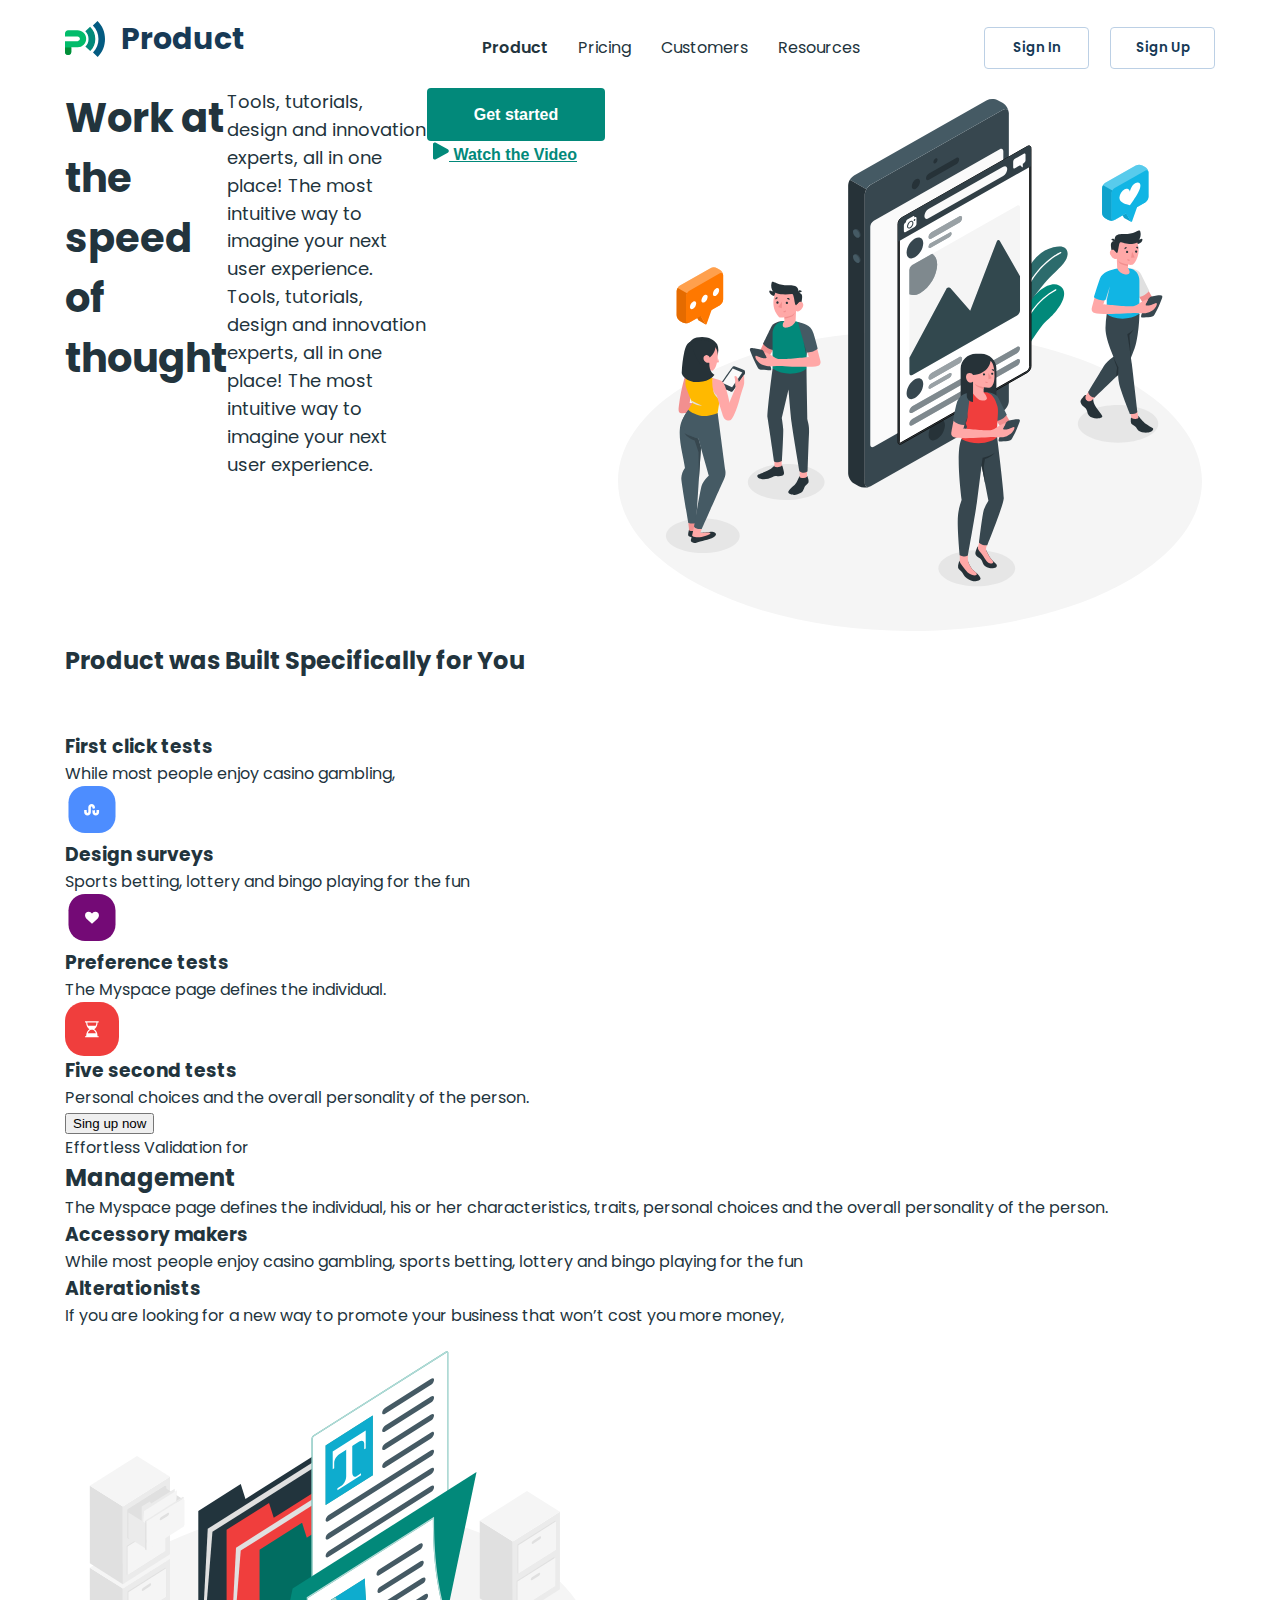
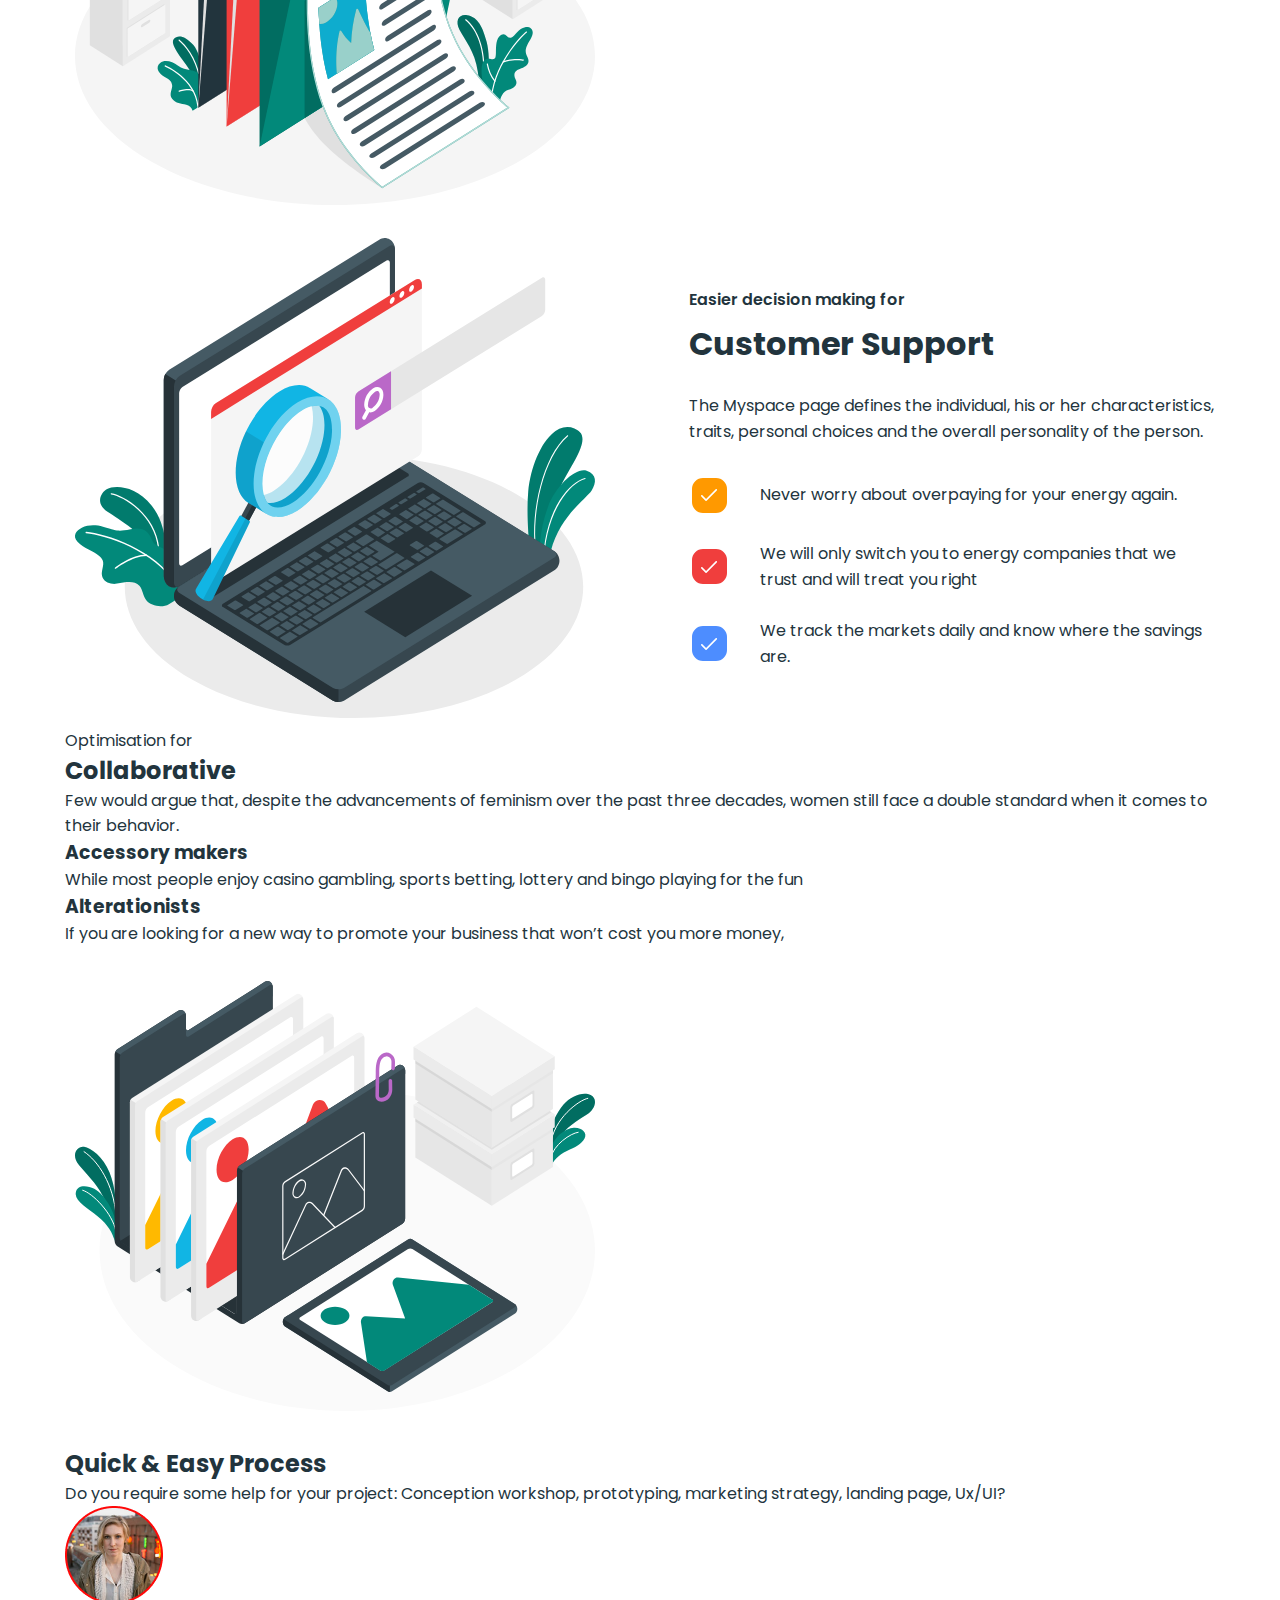
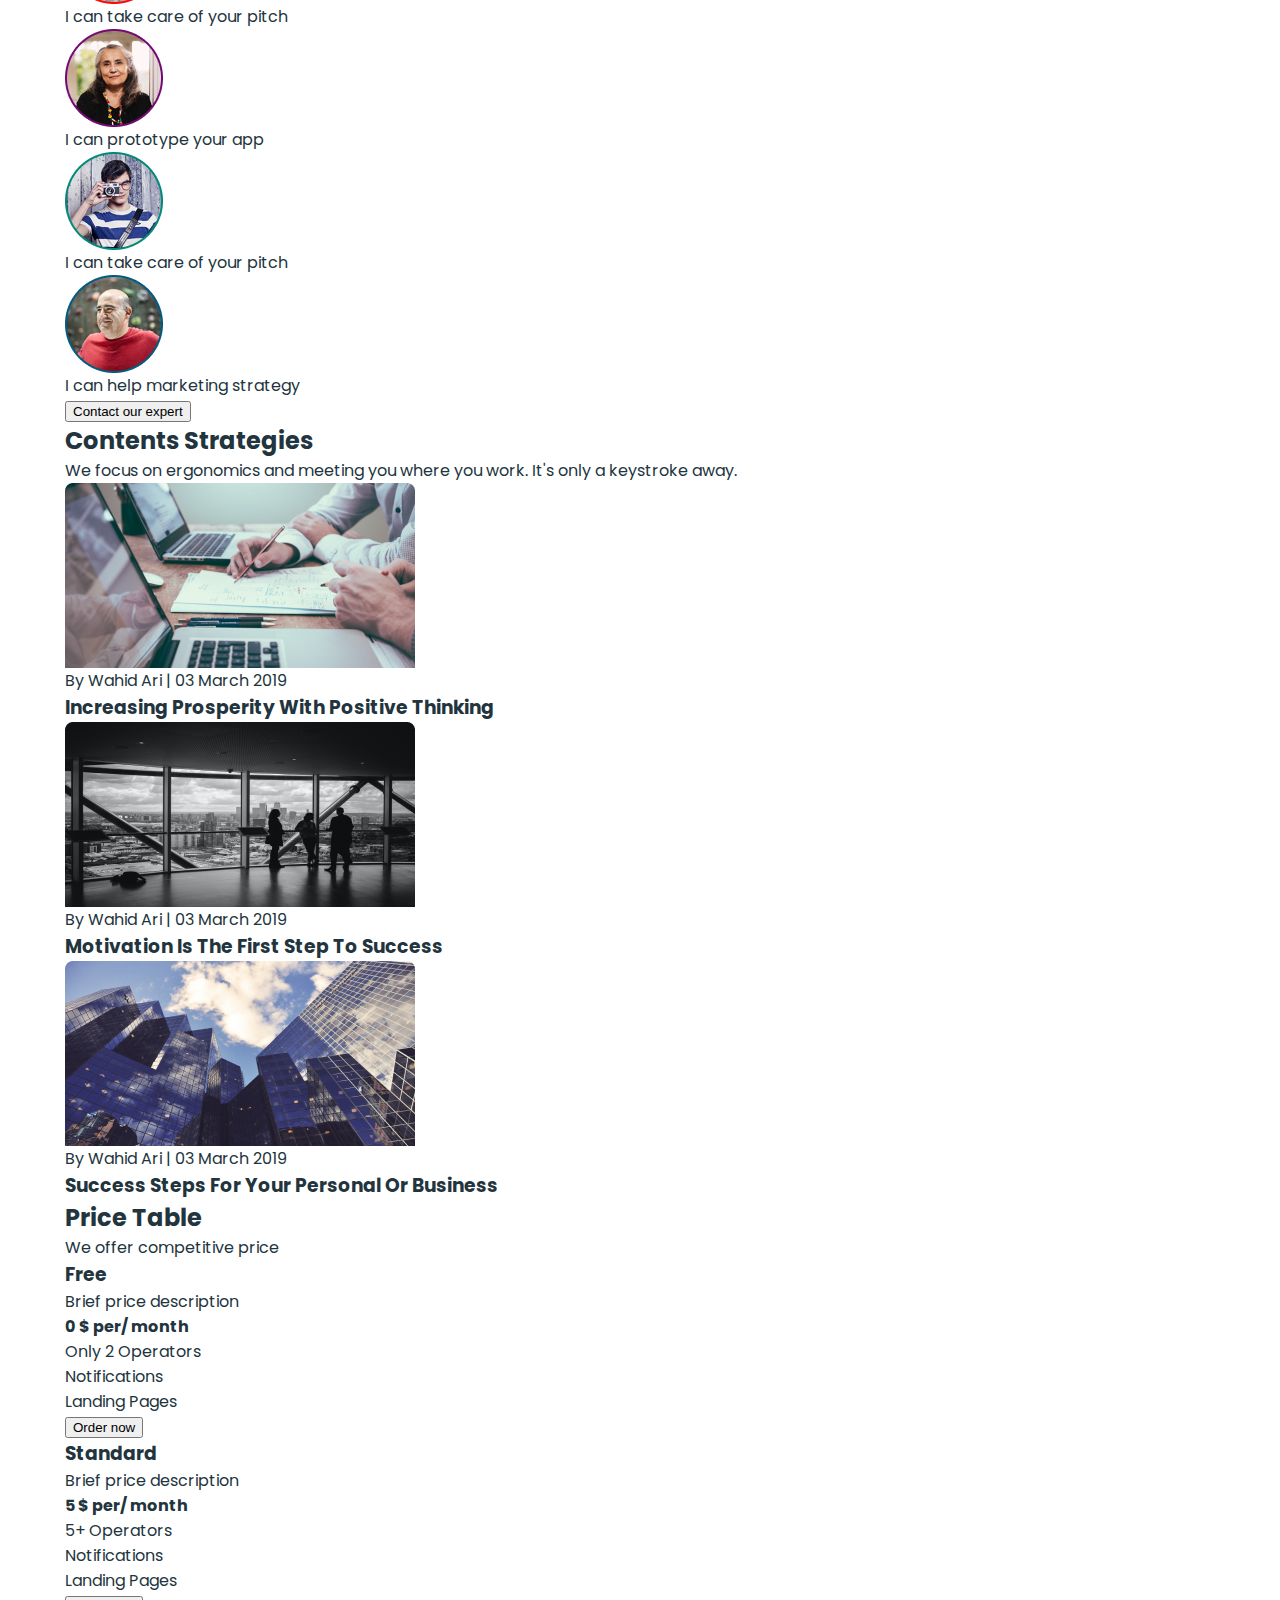
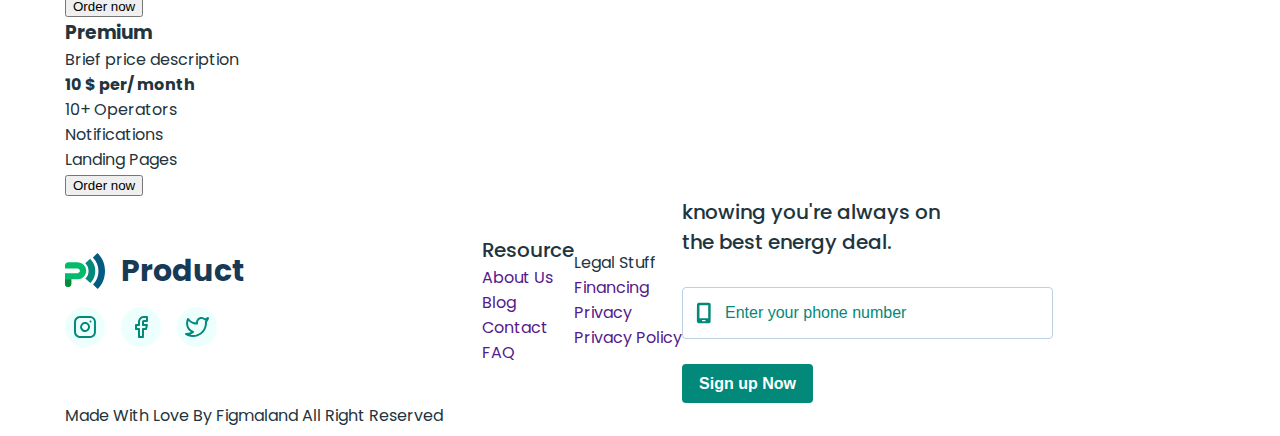
==== commit b2bd4011: "add to css and html files" ====
--- a/index.html
+++ b/index.html
@@ -3,30 +3,55 @@
   <head>
     <meta charset="UTF-8" />
     <meta name="viewport" content="width=device-width, initial-scale=1.0" />
+    <link
+      rel="stylesheet"
+      href="https://cdnjs.cloudflare.com/ajax/libs/modern-normalize/3.0.1/modern-normalize.min.css"
+      integrity="sha512-q6WgHqiHlKyOqslT/lgBgodhd03Wp4BEqKeW6nNtlOY4quzyG3VoQKFrieaCeSnuVseNKRGpGeDU3qPmabCANg=="
+      crossorigin="anonymous"
+      referrerpolicy="no-referrer"
+    />
+    <link rel="preconnect" href="https://fonts.googleapis.com" />
+    <link rel="preconnect" href="https://fonts.gstatic.com" crossorigin />
+    <link
+      href="https://fonts.googleapis.com/css2?family=Asap+Condensed:wght@500&family=Inter:opsz,wght@14..32,500;700&family=Montserrat:wght@400;500;600;700&family=Poppins:wght@400;500;600;700;800&family=Roboto:wght@400;500;700;900&display=swap"
+      rel="stylesheet"
+    />
     <link rel="stylesheet" href="./css/styles.css" />
     <title>Business promotion</title>
   </head>
   <body>
     <!-- Header-->
     <header>
-      <div class="container">
-        <a href="./index.html">
+      <div class="container header-container">
+        <a href="./index.html" class="logo">
           <img src="./images/logo.svg" alt="logo" width="40" height="36" />
           Product
         </a>
 
-        <nav>
-          <ul>
-            <li><a href="./index.html">Product</a></li>
-            <li><a href="./pricing.html">Pricing</a></li>
-            <li><a href="./customers.html">Customers</a></li>
-            <li><a href="">Resources</a></li>
+        <nav class="header-nav">
+          <ul class="header-nav-list">
+            <li class="header-nav-item">
+              <a href="./index.html" class="header-nav-link current">Product</a>
+            </li>
+            <li class="header-nav-item">
+              <a href="./pricing.html" class="header-nav-link">Pricing</a>
+            </li>
+            <li class="header-nav-item">
+              <a href="./customers.html" class="header-nav-link">Customers</a>
+            </li>
+            <li class="header-nav-item">
+              <a href="" class="header-nav-link">Resources</a>
+            </li>
           </ul>
         </nav>
 
-        <ul>
-          <li><button type="button">Sign In</button></li>
-          <li><button type="button">Sign Up</button></li>
+        <ul class="header-btn-list">
+          <li>
+            <button type="button" class="header-btn">Sign In</button>
+          </li>
+          <li>
+            <button type="button" class="header-btn">Sign Up</button>
+          </li>
         </ul>
       </div>
     </header>
@@ -34,23 +59,33 @@
     <main>
       <!-- hero section -->
       <section>
-        <div class="container">
-          <h1>Work at the speed of thought</h1>
-          <p>
+        <div class="container hero-section">
+          <h1 class="hero-title">Work at the speed of thought</h1>
+          <p class="hero-text">
             Tools, tutorials, design and innovation experts, all in one place!
             The most intuitive way to imagine your next user experience. Tools,
             tutorials, design and innovation experts, all in one place! The most
             intuitive way to imagine your next user experience.
           </p>
-          <ul>
-            <li><button type="button">Get started</button></li>
-            <li><button type="button">Watch the Video</button></li>
+          <ul class="hero-btn-list">
+            <li class="hero-btn-item">
+              <button type="button" class="hero-btn">Get started</button>
+            </li>
+            <li class="hero-btn-item">
+              <button type="button" class="hero-btn-link">
+                <svg width="16" height="18" class="hero-icon">
+                  <use href="./images/icons.svg#icon-triangle"></use>
+                </svg>
+                Watch the Video
+              </button>
+            </li>
           </ul>
           <img
             src="./images/hero-img.svg"
             alt="hero-img"
             width="610"
             height="555"
+            class="hero-img"
           />
         </div>
       </section>
--- a/css/styles.css
+++ b/css/styles.css
@@ -39,6 +39,129 @@
   margin: 0 auto;
 }
 
+/* #region HEADER */
+
+.logo {
+  display: flex;
+  align-items: center;
+  gap: 16px;
+  margin-right: 237px;
+  margin-bottom: 18px;
+  font-weight: 700;
+  font-size: 30px;
+  line-height: 0.93;
+  color: #173a56;
+}
+
+.header-container {
+  display: flex;
+  align-items: center;
+  /* margin-bottom: 25px; */
+}
+
+.header-nav {
+  margin-right: auto;
+}
+.header-nav-list {
+  display: flex;
+  gap: 30px;
+}
+.header-nav-item {
+}
+
+.header-nav-link {
+  display: block;
+  font-weight: 400;
+  font-size: 16px;
+  line-height: 1.75;
+  color: #22343d;
+  padding: 26px 0;
+}
+
+.current {
+  font-weight: 600;
+}
+
+.header-btn-list {
+  display: flex;
+  gap: 21px;
+}
+.header-btn {
+  font-family: inherit;
+  border: 1px solid #bcd0e5;
+  border-radius: 4px;
+  min-width: 105px;
+  height: 42px;
+  font-weight: 600;
+  text-align: center;
+  color: #173a56;
+  background-color: transparent;
+  transition: color 250ms cubic-bezier(0.075, 0.82, 0.165, 1),
+    background-color 250ms cubic-bezier(0.075, 0.82, 0.165, 1);
+}
+
+.header-btn:hover,
+.header-btn:focus {
+  color: #fff;
+  background-color: #02897a;
+  border: none;
+}
+
+/* #endregion HEADER */
+
+/* #region HERO */
+
+.hero-section {
+  display: flex;
+}
+
+.hero-title {
+  /* font-weight: 700; */
+  font-size: 40px;
+  line-height: 1.5;
+  color: #22343d;
+  max-width: 392px;
+}
+.hero-text {
+  /* font-weight: 400; */
+  font-size: 18px;
+  line-height: 1.55;
+  color: #22343d;
+}
+.hero-btn-list {
+}
+.hero-btn-item {
+}
+.hero-btn {
+  border-radius: 4px;
+  min-width: 178px;
+  height: 53px;
+  font-weight: 700;
+  font-size: 16px;
+  color: #fff;
+  background-color: #02897a;
+  border: none;
+}
+
+.hero-btn-link {
+  font-weight: 600;
+  font-size: 16px;
+  text-decoration: underline;
+  color: #02897a;
+  background-color: transparent;
+  border: none;
+}
+
+.hero-icon {
+  fill: #02897a;
+}
+
+.hero-img {
+}
+
+/* #endregion HERO */
+
+/* #region support */
 .support-container {
   display: flex;
   justify-content: center;
@@ -107,18 +230,12 @@
   background-color: #4d8dff;
 }
 
-/* footer */
-
-.logo {
-  display: flex;
-  align-items: center;
-  gap: 16px;
+/* #endregion support */
+
+/* #region footer */
+
+.footer-logo {
   margin-right: 146px;
-  margin-bottom: 18px;
-  font-weight: 700;
-  font-size: 30px;
-  line-height: 0.93;
-  color: #173a56;
 }
 
 .footer-social-list {
@@ -212,3 +329,5 @@
   text-align: center;
   color: #fff;
 }
+
+/* #endregion footer */
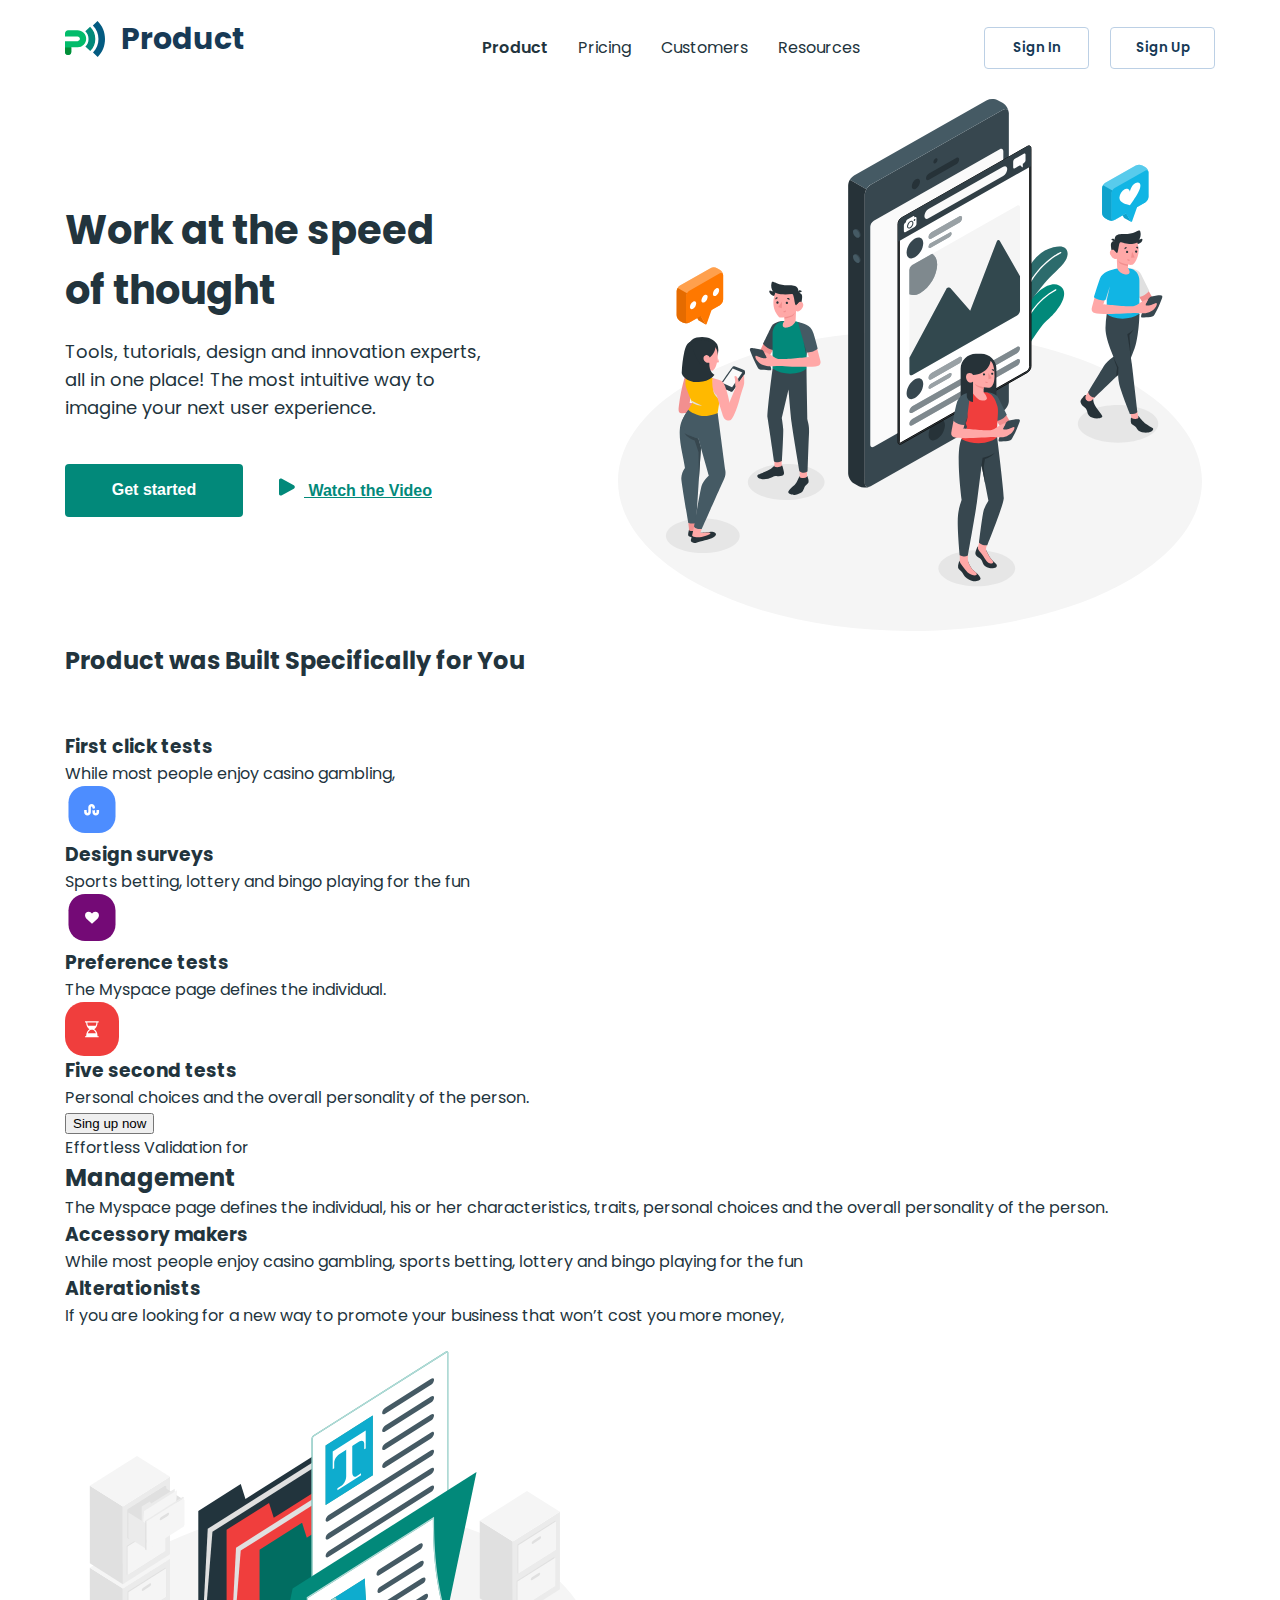
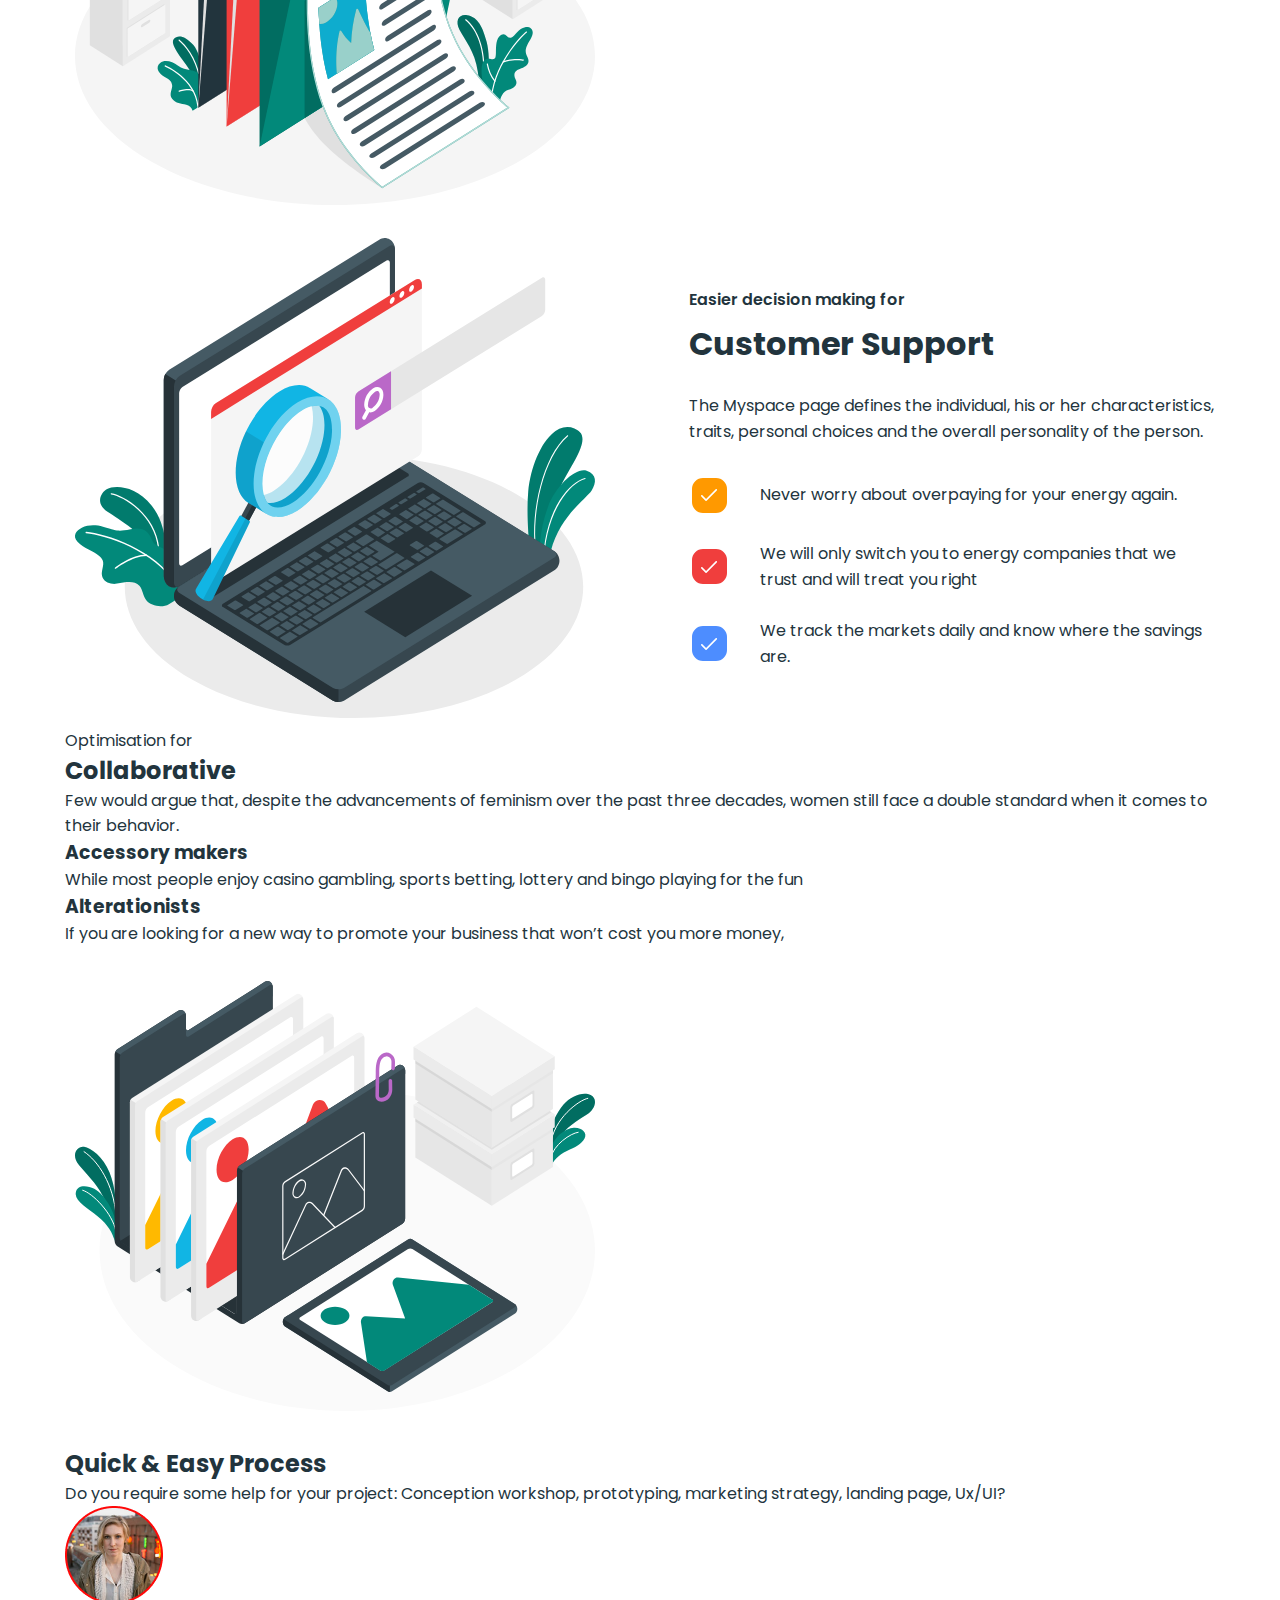
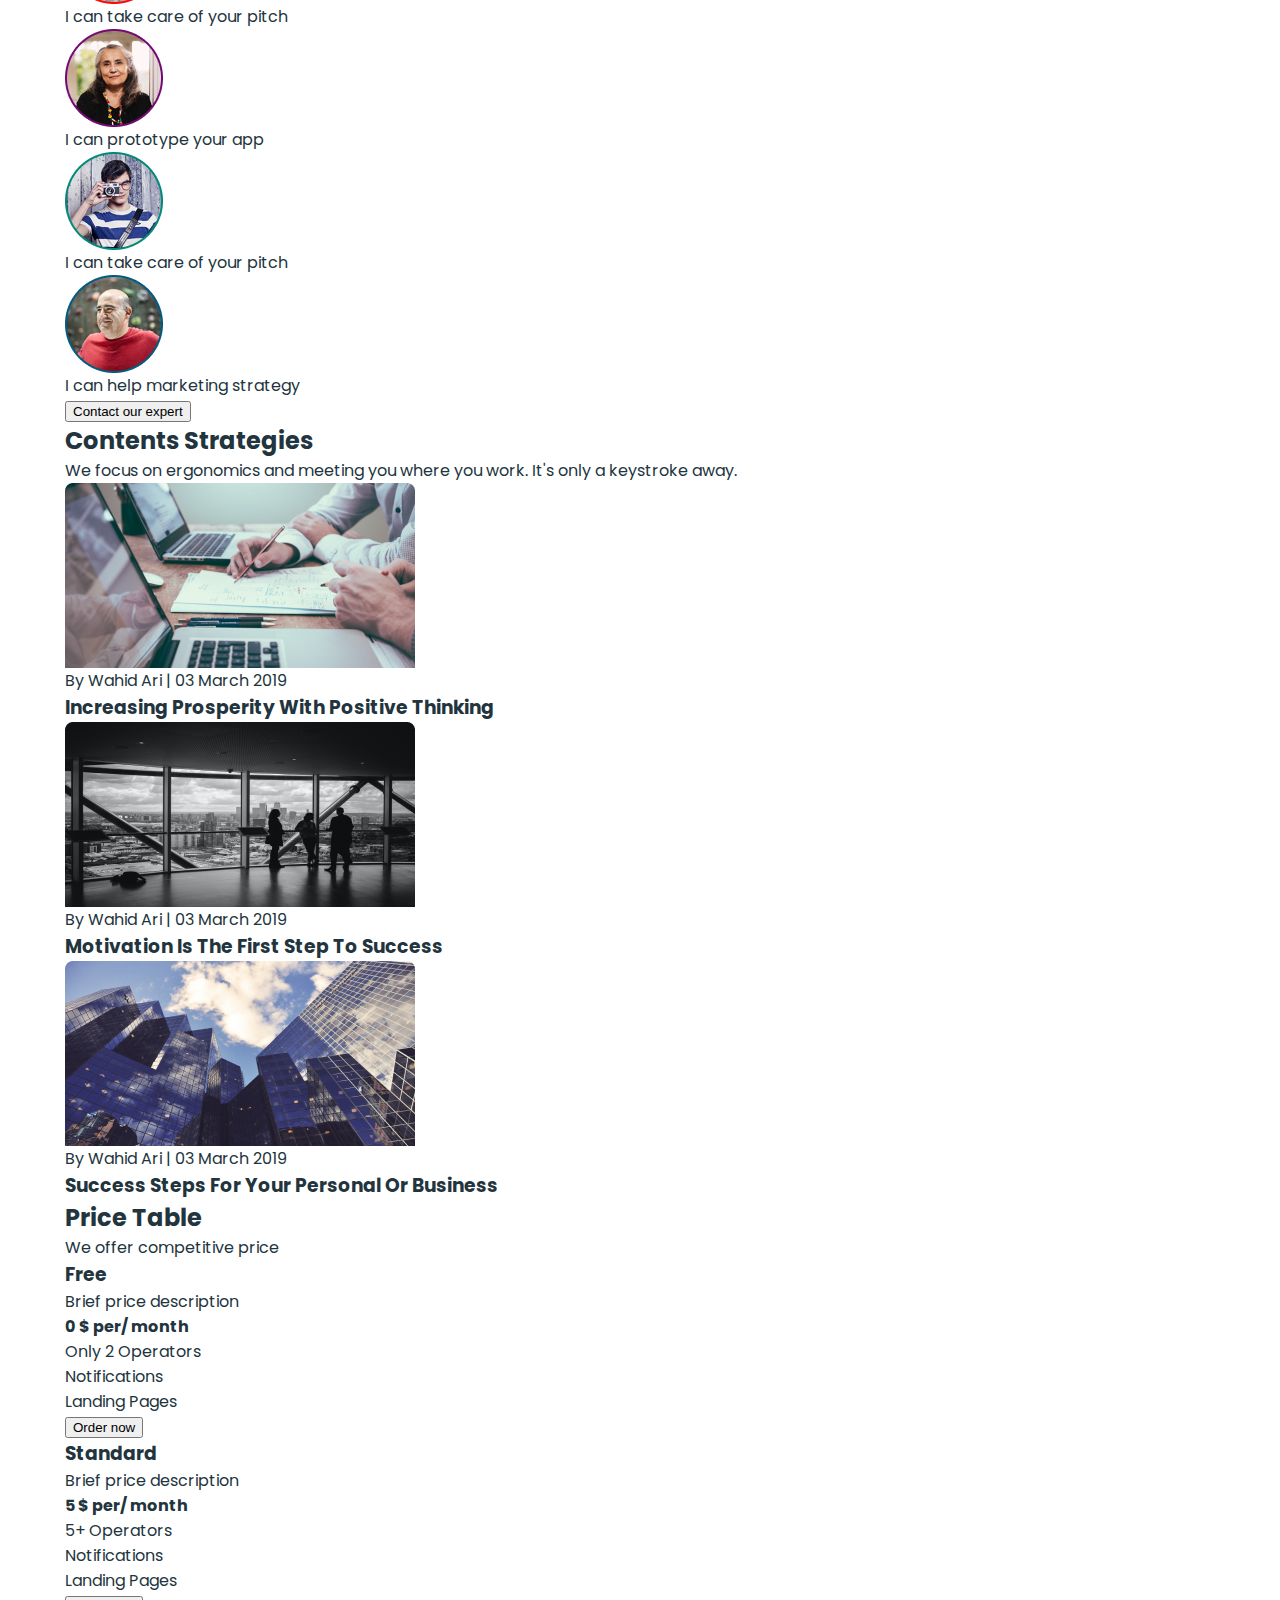
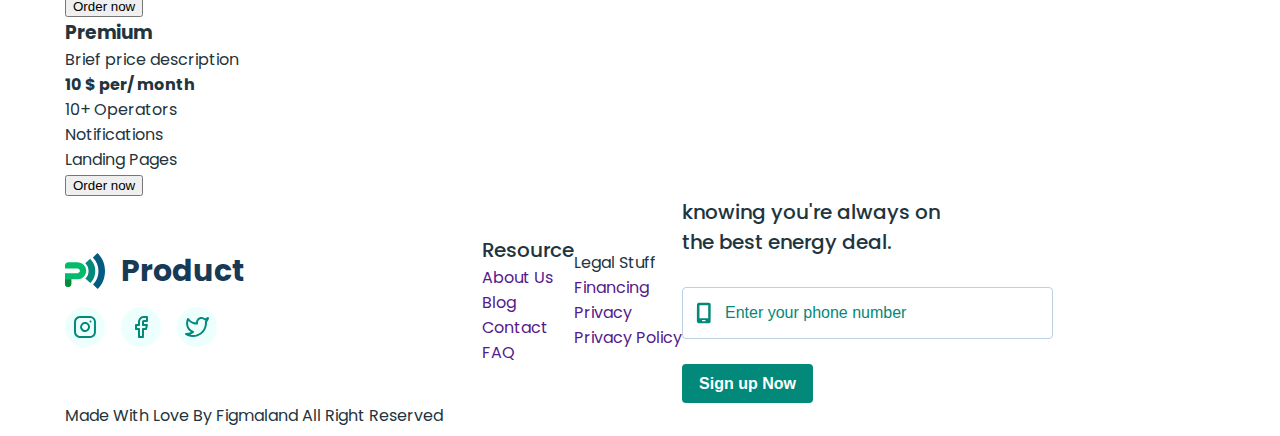
==== commit 36eadd10: "add to css and html files" ====
--- a/index.html
+++ b/index.html
@@ -60,26 +60,26 @@
       <!-- hero section -->
       <section>
         <div class="container hero-section">
-          <h1 class="hero-title">Work at the speed of thought</h1>
-          <p class="hero-text">
-            Tools, tutorials, design and innovation experts, all in one place!
-            The most intuitive way to imagine your next user experience. Tools,
-            tutorials, design and innovation experts, all in one place! The most
-            intuitive way to imagine your next user experience.
-          </p>
-          <ul class="hero-btn-list">
-            <li class="hero-btn-item">
-              <button type="button" class="hero-btn">Get started</button>
-            </li>
-            <li class="hero-btn-item">
-              <button type="button" class="hero-btn-link">
-                <svg width="16" height="18" class="hero-icon">
-                  <use href="./images/icons.svg#icon-triangle"></use>
-                </svg>
-                Watch the Video
-              </button>
-            </li>
-          </ul>
+          <div class="hero-info-wrap">
+            <h1 class="hero-title">Work at the speed of thought</h1>
+            <p class="hero-text">
+              Tools, tutorials, design and innovation experts, all in one place!
+              The most intuitive way to imagine your next user experience.
+            </p>
+            <ul class="hero-btn-list">
+              <li class="hero-btn-item">
+                <button type="button" class="hero-btn">Get started</button>
+              </li>
+              <li class="hero-btn-item">
+                <button type="button" class="hero-btn-link">
+                  <svg width="16" height="18" class="hero-icon">
+                    <use href="./images/icons.svg#icon-triangle"></use>
+                  </svg>
+                  Watch the Video
+                </button>
+              </li>
+            </ul>
+          </div>
           <img
             src="./images/hero-img.svg"
             alt="hero-img"
@@ -94,8 +94,8 @@
       <section>
         <div class="container">
           <h2 class="products-title">Product was Built Specifically for You</h2>
-          <ul>
-            <li>
+          <ul class="products-list">
+            <li class="products-list-item">
               <img
                 src="./images/icons.svg#icon-arrow"
                 alt="icon-1"
@@ -105,7 +105,7 @@
               <h3>First click tests</h3>
               <p>While most people enjoy casino gambling,</p>
             </li>
-            <li>
+            <li class="products-list-item">
               <img
                 src="./images/icon-2.svg"
                 alt="icon-2"
@@ -115,7 +115,7 @@
               <h3>Design surveys</h3>
               <p>Sports betting, lottery and bingo playing for the fun</p>
             </li>
-            <li>
+            <li class="products-list-item">
               <img
                 src="./images/icon-3.svg"
                 alt="icon-3"
@@ -125,7 +125,7 @@
               <h3>Preference tests</h3>
               <p>The Myspace page defines the individual.</p>
             </li>
-            <li>
+            <li class="products-list-item">
               <img
                 src="./images/icon-4.svg"
                 alt="icon-4"
--- a/css/styles.css
+++ b/css/styles.css
@@ -113,6 +113,13 @@
 
 .hero-section {
   display: flex;
+  justify-content: space-between;
+}
+
+.hero-info-wrap {
+  display: flex;
+  flex-direction: column;
+  padding: 112px 0;
 }
 
 .hero-title {
@@ -121,14 +128,20 @@
   line-height: 1.5;
   color: #22343d;
   max-width: 392px;
+  margin-bottom: 18px;
 }
 .hero-text {
   /* font-weight: 400; */
   font-size: 18px;
   line-height: 1.55;
   color: #22343d;
+  width: 432px;
+  margin-bottom: 42px;
 }
 .hero-btn-list {
+  display: flex;
+  gap: 30px;
+  align-items: center;
 }
 .hero-btn-item {
 }
@@ -150,10 +163,12 @@
   color: #02897a;
   background-color: transparent;
   border: none;
+  text-align: center;
 }
 
 .hero-icon {
   fill: #02897a;
+  margin-right: 9px;
 }
 
 .hero-img {
